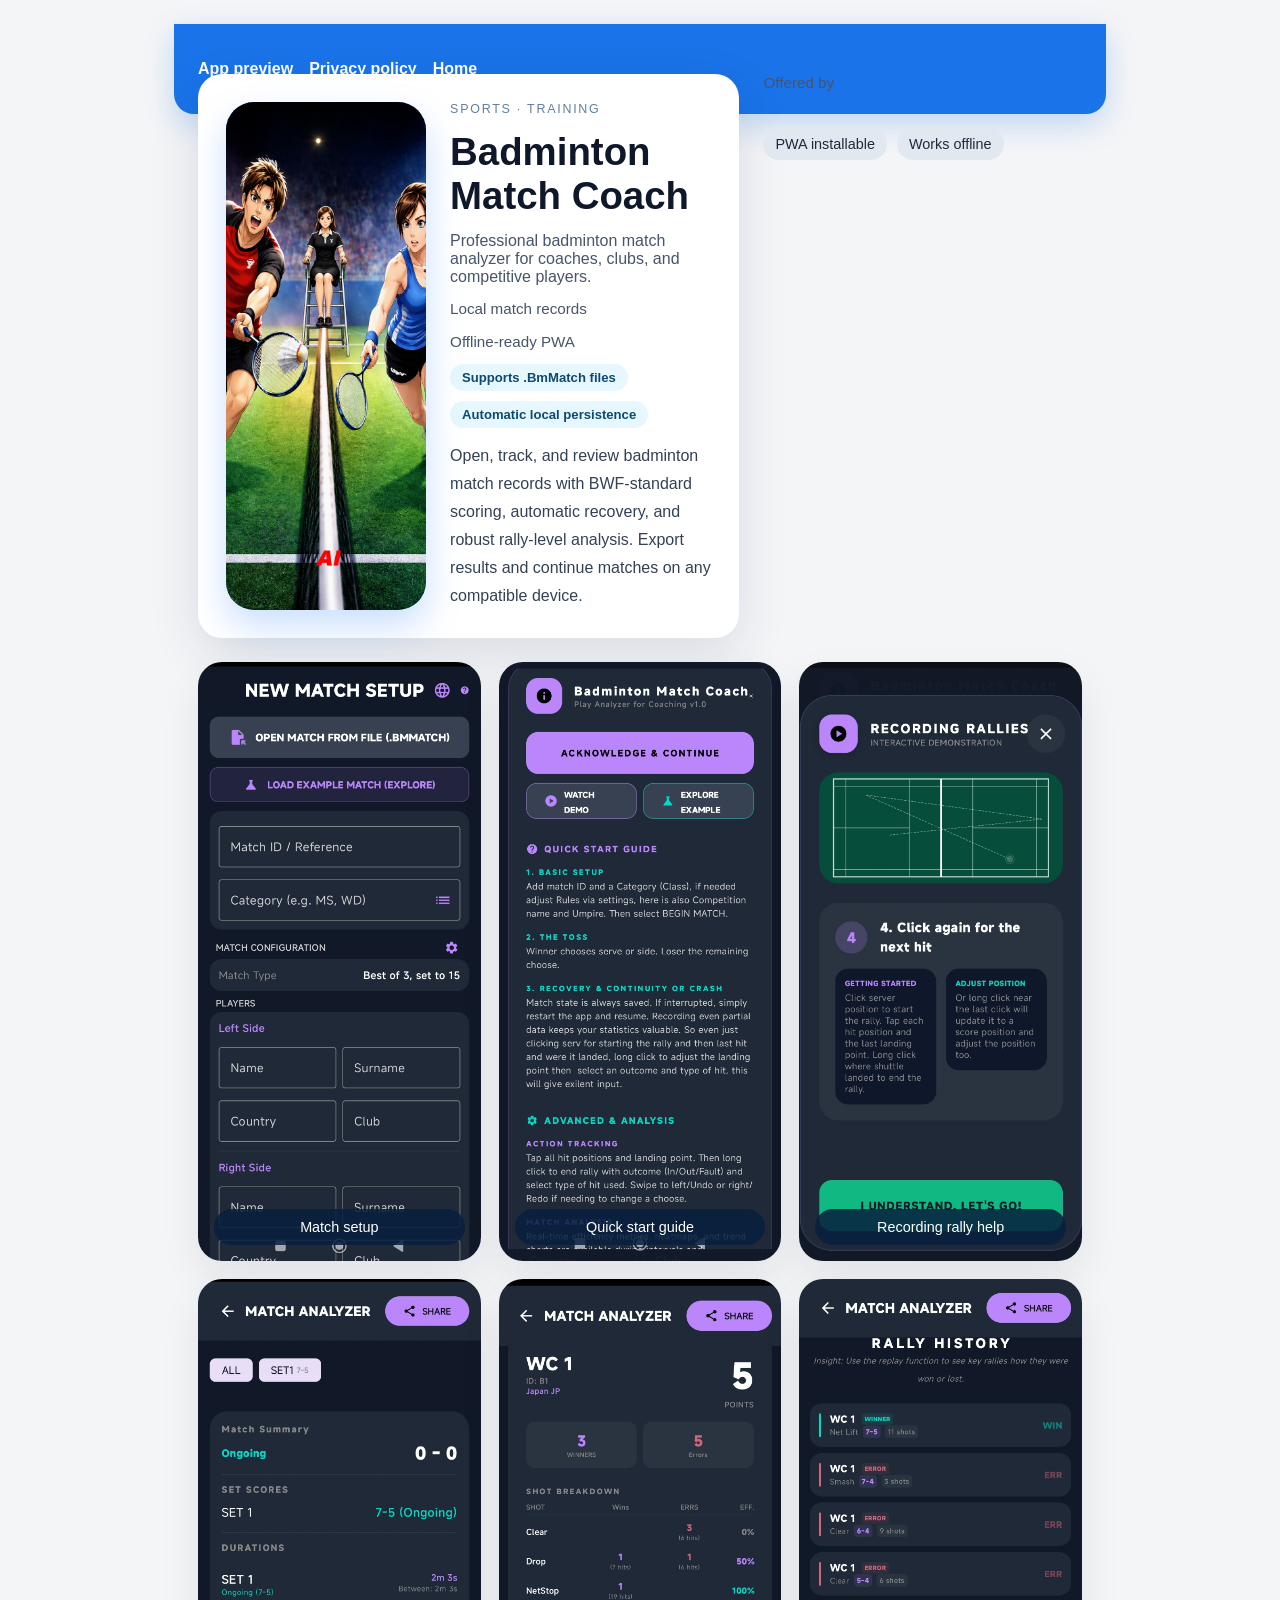
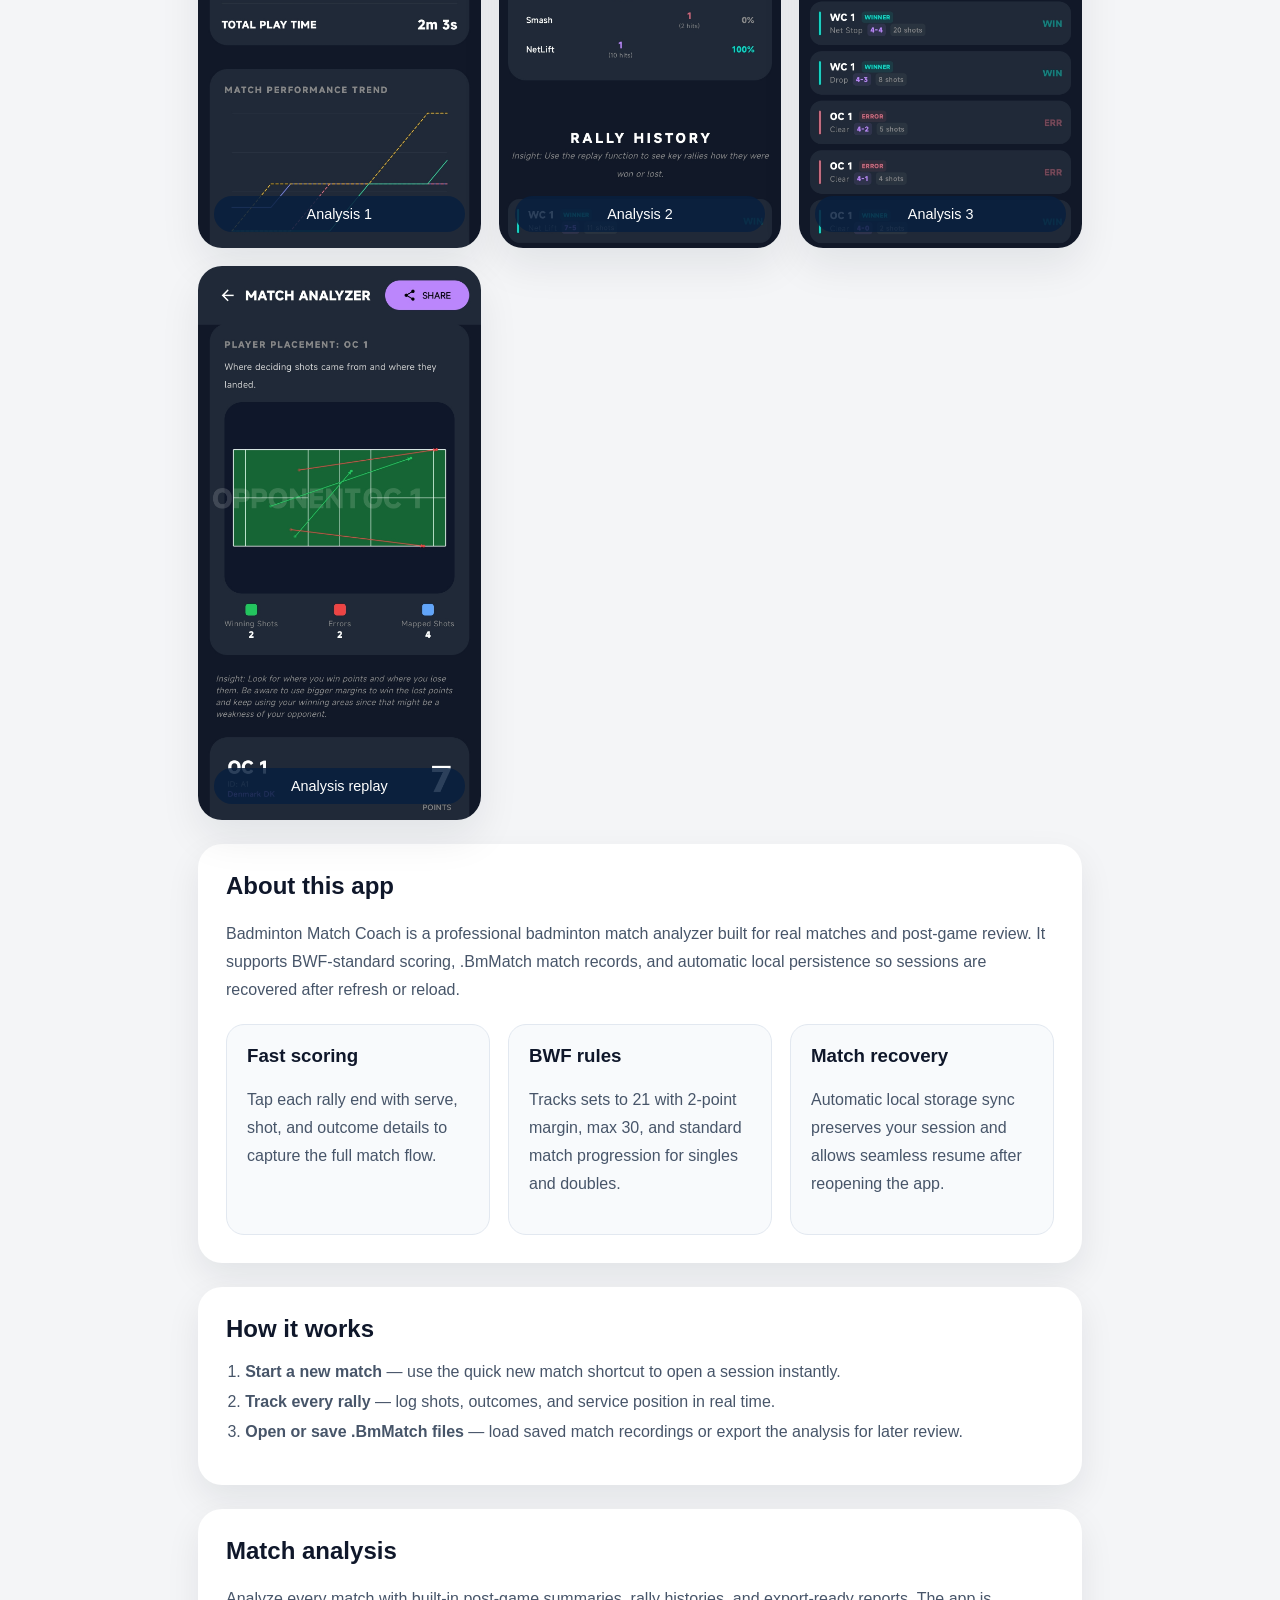
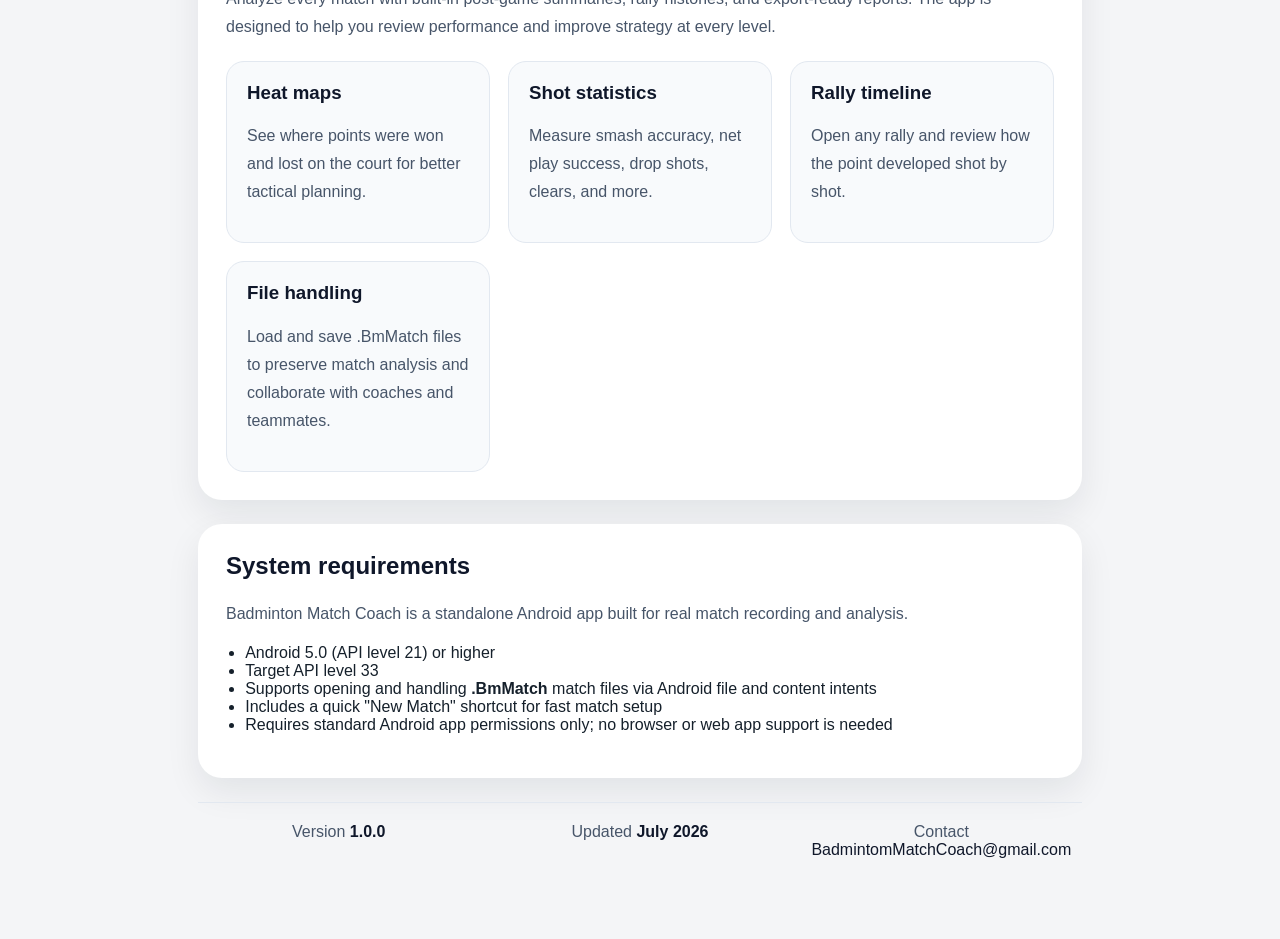
==== play/index.html @ 54bfeb81 "20260715 13.19" ====
<!DOCTYPE html>
<html lang="en">
<head>
  <meta charset="UTF-8">
  <meta name="viewport" content="width=device-width, initial-scale=1.0">
  <title>Badminton Match Coach — App Page</title>
  <link rel="stylesheet" href="../css/styles.css">
</head>
<body class="play-page">
  <div class="page-shell">
    <header class="play-hero">
      <div class="top-nav">
        <a href="index.html">App preview</a>
        <a href="privacy.html">Privacy policy</a>
        <a href="../index.html">Home</a>
      </div>
    </header>

    <main class="app-shell">
      <section class="app-intro">
        <article class="app-card">
          <div class="app-icon">
            <img src="../BadmintonMatchCoach.png" alt="Badminton Match Coach icon">
          </div>
          <div class="app-details">
            <span class="app-category">Sports · Training</span>
            <h1>Badminton Match Coach</h1>
            <p class="app-subtitle">Professional badminton match analyzer for coaches, clubs, and competitive players.</p>
            <div class="app-meta">
              <div class="meta-row">
                <span>Local match records</span>
                <span>Offline-ready PWA</span>
              </div>
            </div>
            <div class="badge-list">
              <span class="badge">Supports .BmMatch files</span>
              <span class="badge">Automatic local persistence</span>
            </div>
            <p class="app-description">Open, track, and review badminton match records with BWF-standard scoring, automatic recovery, and robust rally-level analysis. Export results and continue matches on any compatible device.</p>
          </div>
        </article>

        <aside class="app-actions">
          <div class="developer-info">
            <span>Offered by</span>
            <a href="#">BadmintonMatchCoach</a>
          </div>
          <div class="action-tags">
            <span>PWA installable</span>
            <span>Works offline</span>
          </div>
        </aside>
      </section>

      <section class="screenshot-grid">
        <div class="screenshot-card"><img src="SC_MatchSetup.jpg" alt="Match setup screen"><div class="screenshot-label">Match setup</div></div>
        <div class="screenshot-card"><img src="SC_QuiqStartGuid.jpg" alt="Quick start guide screen"><div class="screenshot-label">Quick start guide</div></div>
        <div class="screenshot-card"><img src="SC_RecordingRallyHelp.jpg" alt="Recording rally help screen"><div class="screenshot-label">Recording rally help</div></div>
        <div class="screenshot-card"><img src="SC_Analysis_1.jpg" alt="Analysis screen 1"><div class="screenshot-label">Analysis 1</div></div>
        <div class="screenshot-card"><img src="SC_Analysis_2.jpg" alt="Analysis screen 2"><div class="screenshot-label">Analysis 2</div></div>
        <div class="screenshot-card"><img src="SC_Analysis_3.jpg" alt="Analysis screen 3"><div class="screenshot-label">Analysis 3</div></div>
        <div class="screenshot-card"><img src="SC_Analysis_Replay.jpg" alt="Analysis replay screen"><div class="screenshot-label">Analysis replay</div></div>
      </section>

      <section class="play-section">
        <h2>About this app</h2>
        <p>Badminton Match Coach is a professional badminton match analyzer built for real matches and post-game review. It supports BWF-standard scoring, .BmMatch match records, and automatic local persistence so sessions are recovered after refresh or reload.</p>
        <div class="feature-list">
          <div>
            <h3>Fast scoring</h3>
            <p>Tap each rally end with serve, shot, and outcome details to capture the full match flow.</p>
          </div>
          <div>
            <h3>BWF rules</h3>
            <p>Tracks sets to 21 with 2-point margin, max 30, and standard match progression for singles and doubles.</p>
          </div>
          <div>
            <h3>Match recovery</h3>
            <p>Automatic local storage sync preserves your session and allows seamless resume after reopening the app.</p>
          </div>
        </div>
      </section>

      <section class="play-section">
        <h2>How it works</h2>
        <ol class="app-list">
          <li><strong>Start a new match</strong> — use the quick new match shortcut to open a session instantly.</li>
          <li><strong>Track every rally</strong> — log shots, outcomes, and service position in real time.</li>
          <li><strong>Open or save .BmMatch files</strong> — load saved match recordings or export the analysis for later review.</li>
        </ol>
      </section>

      <section class="play-section">
        <h2>Match analysis</h2>
        <p>Analyze every match with built-in post-game summaries, rally histories, and export-ready reports. The app is designed to help you review performance and improve strategy at every level.</p>
        <div class="info-grid">
          <div>
            <h3>Heat maps</h3>
            <p>See where points were won and lost on the court for better tactical planning.</p>
          </div>
          <div>
            <h3>Shot statistics</h3>
            <p>Measure smash accuracy, net play success, drop shots, clears, and more.</p>
          </div>
          <div>
            <h3>Rally timeline</h3>
            <p>Open any rally and review how the point developed shot by shot.</p>
          </div>
          <div>
            <h3>File handling</h3>
            <p>Load and save .BmMatch files to preserve match analysis and collaborate with coaches and teammates.</p>
          </div>
        </div>
      </section>

      <section class="play-section">
        <h2>System requirements</h2>
        <p>Badminton Match Coach is a standalone Android app built for real match recording and analysis.</p>
        <ul>
          <li>Android 5.0 (API level 21) or higher</li>
          <li>Target API level 33</li>
          <li>Supports opening and handling <strong>.BmMatch</strong> match files via Android file and content intents</li>
          <li>Includes a quick "New Match" shortcut for fast match setup</li>
          <li>Requires standard Android app permissions only; no browser or web app support is needed</li>
        </ul>
      </section>

      <footer class="play-footer">
        <div>
          <span>Version</span>
          <strong>1.0.0</strong>
        </div>
        <div>
          <span>Updated</span>
          <strong>July 2026</strong>
        </div>
        <div>
          <span>Contact</span>
          <a href="mailto:BadmintomMatchCoach@gmail.com">BadmintomMatchCoach@gmail.com</a>
        </div>
      </footer>
    </main>
  </div>
</body>
</html>
---- css/styles.css ----
:root {
    color-scheme: dark;
    --bg: #07131f;
    --surface: rgba(7, 19, 31, 0.82);
    --surface-strong: rgba(8, 24, 37, 0.96);
    --text: #f3f7fb;
    --muted: #dce5ee;
    --accent: #52d0ff;
    --accent-2: #7cf2b2;
}

* {
    box-sizing: border-box;
}

body {
    font-family: Arial, sans-serif;
    margin: 0;
    min-height: 100vh;
    color: var(--text);
    background: linear-gradient(135deg, rgba(2, 6, 12, 0.60) 0%, rgba(7, 16, 27, 0.50) 45%, rgba(10, 24, 35, 0.45) 100%), url("../BadmintonMatchCoach.png");
    background-position: center;
    background-repeat: no-repeat;
    background-size: cover;
    background-attachment: fixed;
    -webkit-text-size-adjust: 100%;
    text-size-adjust: 100%;
}

.page-shell {
    max-width: 980px;
    margin: 0 auto;
    padding: 24px clamp(14px, 3vw, 24px) 40px;
}

.hero {
    padding: clamp(1.2rem, 3vw, 2rem);
    margin-bottom: 1rem;
    background: var(--surface-strong);
    border: 1px solid rgba(255, 255, 255, 0.14);
    border-radius: 20px;
    box-shadow: 0 12px 40px rgba(0, 0, 0, 0.25);
}

.hero h1 {
    margin: 0 0 0.5rem;
    font-size: clamp(1.7rem, 4vw, 2.3rem);
    color: var(--accent);
}

.hero p {
    margin: 0;
    font-size: clamp(0.95rem, 2.2vw, 1.05rem);
    line-height: 1.6;
    color: var(--muted);
}

.container {
    display: grid;
    gap: 1rem;
}

.card {
    background: var(--surface);
    border: 1px solid rgba(255, 255, 255, 0.14);
    border-radius: 16px;
    padding: clamp(1rem, 2.5vw, 1.4rem);
    box-shadow: 0 10px 30px rgba(0, 0, 0, 0.2);
}

.card h2 {
    margin-top: 0;
    margin-bottom: 0.6rem;
    color: var(--accent-2);
}

.card p,
.card li {
    line-height: 1.7;
    color: var(--muted);
}

.grid {
    display: grid;
    grid-template-columns: repeat(2, minmax(0, 1fr));
    gap: 1rem;
}

.panel {
    background: rgba(255, 255, 255, 0.06);
    border: 1px solid rgba(255, 255, 255, 0.12);
    border-radius: 12px;
    padding: 1rem;
}

.panel h3 {
    margin-top: 0;
    color: var(--accent);
}

ol,
ul {
    padding-left: 1.2rem;
}

footer {
    margin-top: 1rem;
    text-align: center;
    color: var(--muted);
    padding: 0.75rem 0 0;
}

.nav-links {
    margin-top: 0.8rem;
}

.nav-links a {
    display: inline-block;
    color: var(--accent);
    font-weight: bold;
    text-decoration: none;
}

.nav-links a:hover {
    text-decoration: underline;
}

footer a {
    color: var(--accent);
    text-decoration: none;
}

footer a:hover {
    text-decoration: underline;
}

.play-page {
    background: #f4f5f7;
    color: #15202b;
}

.play-hero {
    background: #1a73e8;
    height: 90px;
    display: flex;
    align-items: center;
    padding: 0 24px;
    border-radius: 0 0 20px 20px;
    box-shadow: 0 10px 30px rgba(26, 115, 232, 0.24);
}

.top-nav {
    display: flex;
    gap: 16px;
}

.top-nav a {
    color: white;
    text-decoration: none;
    font-weight: 600;
}

.top-nav a:hover {
    text-decoration: underline;
}

.app-shell {
    max-width: 960px;
    margin: -40px auto 0;
    padding: 0 24px 40px;
}

.app-intro {
    display: grid;
    grid-template-columns: minmax(0, 1.7fr) minmax(280px, 1fr);
    gap: 24px;
    align-items: start;
}

.app-card {
    background: white;
    border-radius: 24px;
    padding: 28px;
    box-shadow: 0 16px 50px rgba(13, 44, 79, 0.12);
    display: flex;
    gap: 24px;
}

.app-icon {
    min-width: 96px;
    min-height: 96px;
    border-radius: 28px;
    background: linear-gradient(135deg, #2b81ff 0%, #51d6ff 100%);
    color: white;
    display: grid;
    place-items: center;
    box-shadow: 0 16px 35px rgba(43, 129, 255, 0.25);
    overflow: hidden;
}

.app-icon img {
    width: 100%;
    height: 100%;
    object-fit: cover;
    display: block;
}

.app-details {
    display: grid;
    gap: 14px;
}

.app-category {
    text-transform: uppercase;
    letter-spacing: 0.14em;
    font-size: 0.78rem;
    color: #637f9d;
}

.app-details h1 {
    margin: 0;
    font-size: clamp(2.1rem, 3vw, 2.6rem);
    color: #0f172a;
}

.app-subtitle {
    margin: 0;
    font-size: 1rem;
    color: #475569;
}

.app-meta {
    display: grid;
    gap: 10px;
}

.rating {
    display: flex;
    align-items: center;
    gap: 0.75rem;
    font-size: 0.95rem;
    color: #0f172a;
}

.stars {
    color: #f59e0b;
}

.meta-muted {
    color: #64748b;
}

.meta-row {
    display: flex;
    flex-wrap: wrap;
    gap: 1rem;
    color: #475569;
    font-size: 0.95rem;
}

.badge-list {
    display: flex;
    flex-wrap: wrap;
    gap: 10px;
}

.badge {
    background: rgba(56, 189, 248, 0.12);
    color: #0c4a6e;
    padding: 6px 12px;
    border-radius: 999px;
    font-size: 0.82rem;
    font-weight: 600;
}

.app-description {
    margin: 0;
    line-height: 1.75;
    color: #334155;
}

.app-actions {
    display: grid;
    gap: 16px;
}

.btn {
    border: none;
    border-radius: 999px;
    padding: 14px 18px;
    font-size: 1rem;
    cursor: pointer;
}

.btn-primary {
    background: #1a73e8;
    color: white;
    box-shadow: 0 12px 28px rgba(26, 115, 232, 0.2);
}

.btn-secondary {
    background: white;
    color: #1a73e8;
    border: 1px solid #cbd5e1;
}

.developer-info {
    display: grid;
    gap: 4px;
    color: #475569;
    font-size: 0.95rem;
}

.developer-info a {
    color: #1a73e8;
    text-decoration: none;
}

.developer-info a:hover {
    text-decoration: underline;
}

.action-tags {
    display: flex;
    flex-wrap: wrap;
    gap: 10px;
    color: #334155;
    font-size: 0.9rem;
}

.action-tags span {
    background: #e2e8f0;
    color: #1e293b;
    border-radius: 999px;
    padding: 8px 12px;
}

.screenshot-grid {
    display: grid;
    grid-template-columns: repeat(3, minmax(0, 1fr));
    gap: 18px;
    margin-top: 24px;
}

.screenshot-card {
    background: #f8fafc;
    border-radius: 24px;
    position: relative;
    overflow: hidden;
    box-shadow: 0 18px 40px rgba(15, 23, 42, 0.08);
}

.screenshot-card img {
    width: 100%;
    height: 100%;
    min-height: 260px;
    display: block;
    object-fit: cover;
}

.screenshot-label {
    position: absolute;
    left: 16px;
    right: 16px;
    bottom: 16px;
    background: rgba(8, 31, 63, 0.85);
    color: white;
    padding: 10px 14px;
    border-radius: 999px;
    font-size: 0.9rem;
    text-align: center;
}

.play-section {
    background: white;
    border-radius: 24px;
    padding: 28px;
    margin-top: 24px;
    box-shadow: 0 14px 34px rgba(15, 23, 42, 0.08);
}

.play-section h2 {
    margin-top: 0;
    color: #0f172a;
}

.play-section p {
    color: #475569;
    line-height: 1.75;
}

.feature-list,
.info-grid {
    display: grid;
    grid-template-columns: repeat(3, minmax(0, 1fr));
    gap: 18px;
    margin-top: 20px;
}

.feature-list div,
.info-grid div {
    background: #f8fafc;
    border-radius: 18px;
    border: 1px solid #e2e8f0;
    padding: 20px;
}

.feature-list h3,
.info-grid h3 {
    margin-top: 0;
    color: #0f172a;
}

.app-list {
    padding-left: 1.2rem;
    color: #475569;
}

.app-list li {
    margin-bottom: 0.75rem;
}

.play-footer {
    display: grid;
    grid-template-columns: repeat(3, minmax(0, 1fr));
    gap: 20px;
    margin-top: 24px;
    padding-top: 20px;
    border-top: 1px solid #e2e8f0;
    color: #475569;
}

.play-footer strong,
.play-footer a {
    color: #0f172a;
}

.play-footer a {
    text-decoration: none;
}

.play-footer a:hover {
    text-decoration: underline;
}

@media (max-width: 960px) {
    .app-intro,
    .screenshot-grid,
    .feature-list,
    .info-grid,
    .play-footer {
        grid-template-columns: 1fr;
    }

    .app-shell {
        margin-top: -20px;
    }
}

@media (max-width: 690px) {
    .app-card {
        flex-direction: column;
        padding: 22px;
    }

    .app-icon {
        min-width: 76px;
        min-height: 76px;
        border-radius: 20px;
    }
}

@media (max-width: 520px) {
    .play-hero {
        padding: 0 16px;
    }

    .page-shell {
        padding: 0;
    }

    .app-shell {
        padding: 0 16px 32px;
    }

    .btn {
        width: 100%;
    }
}

@media (max-width: 480px) {
    .hero h1 {
        font-size: 1.5rem;
    }

    .hero p {
        font-size: 0.95rem;
    }

    .card h2 {
        font-size: 1.1rem;
    }

    .nav-links a {
        font-size: 0.95rem;
    }
}

@media (max-width: 480px) {
    .hero h1 {
        font-size: 1.5rem;
    }

    .hero p {
        font-size: 0.95rem;
    }

    .card h2 {
        font-size: 1.1rem;
    }

    .nav-links a {
        font-size: 0.95rem;
    }
}
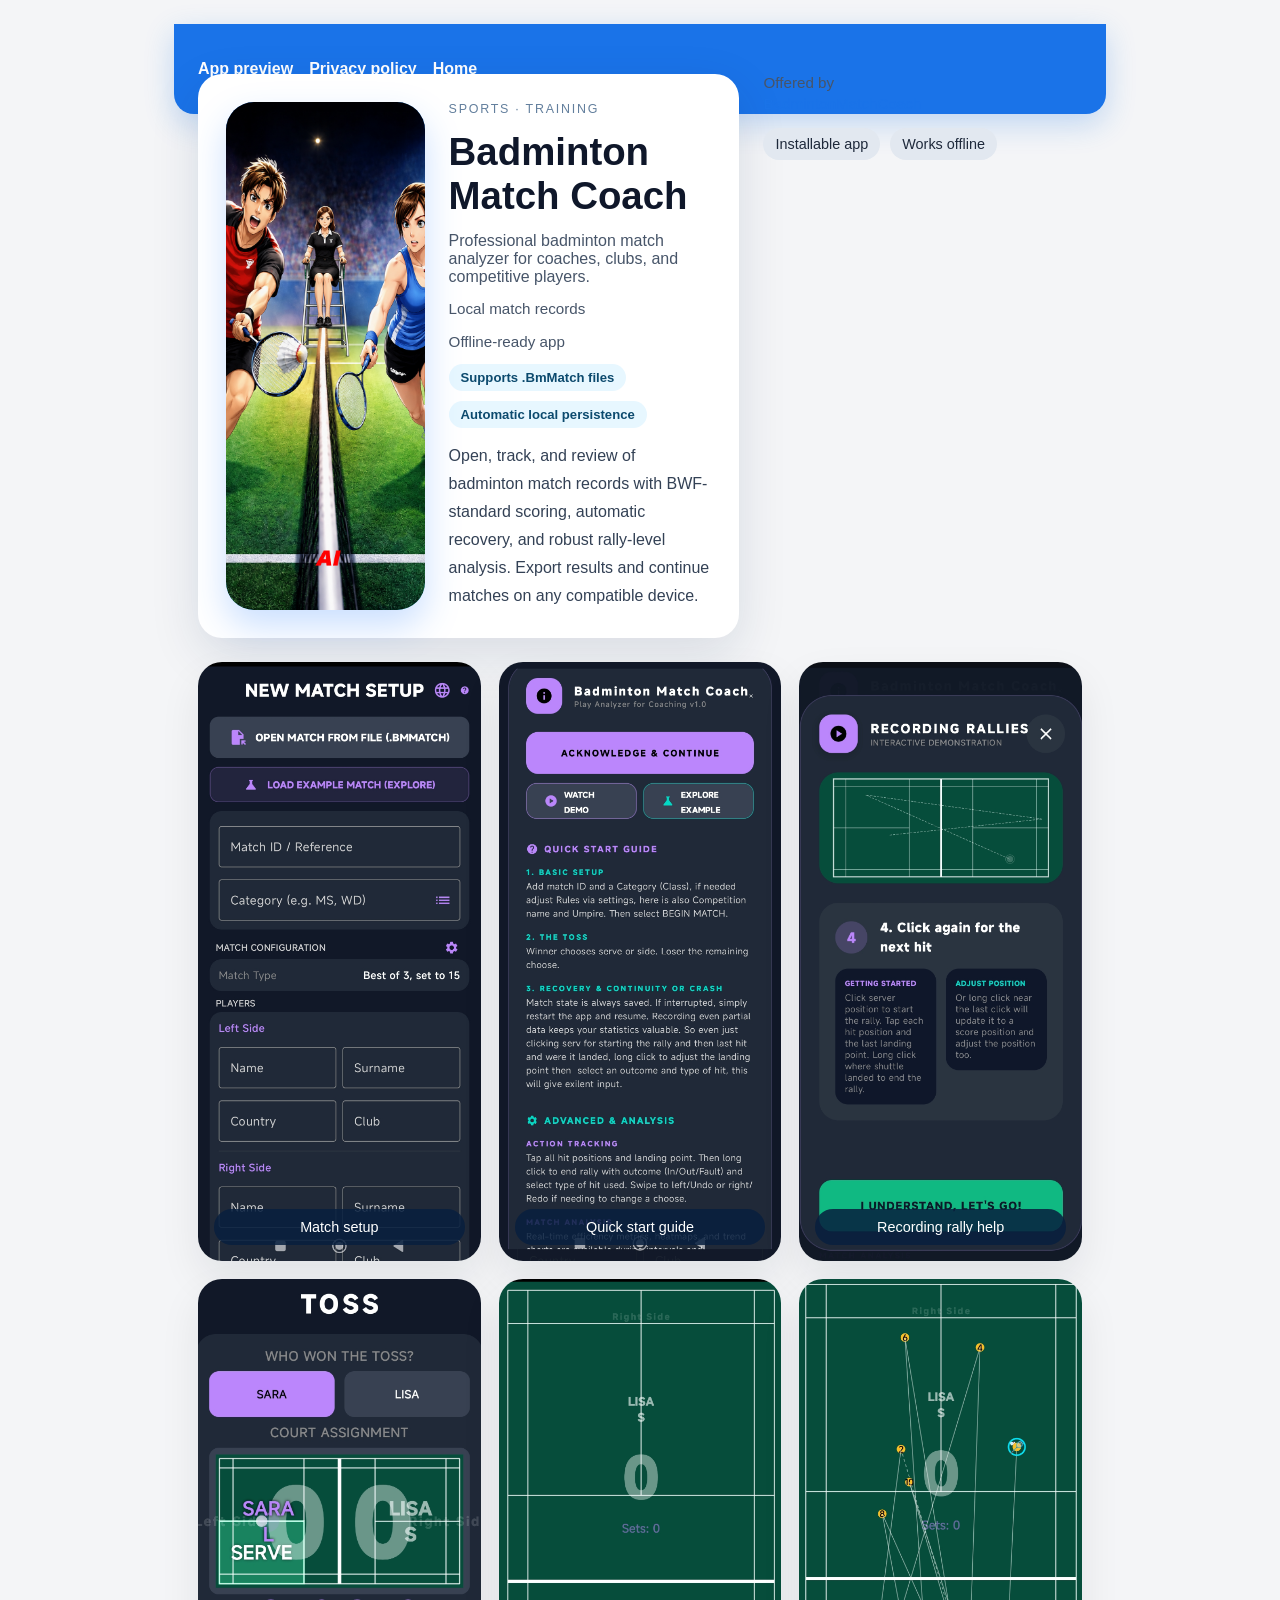
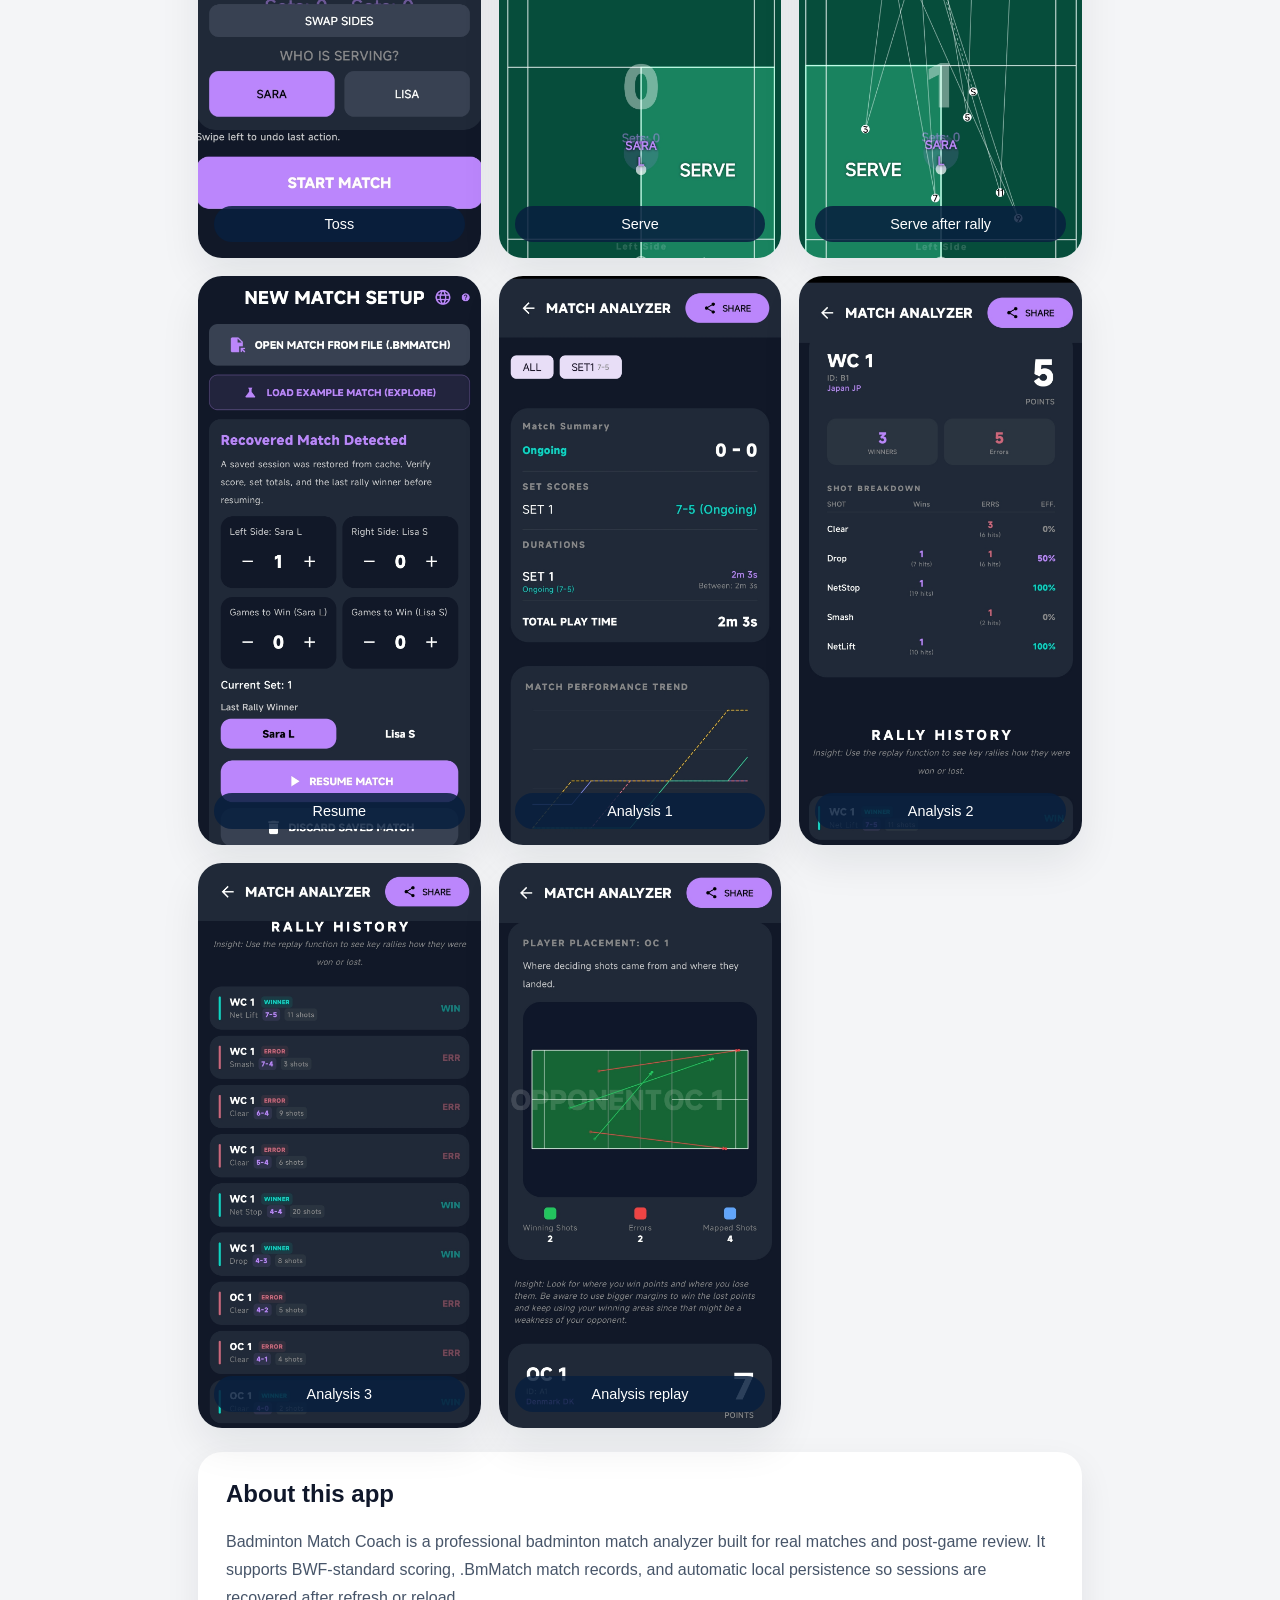
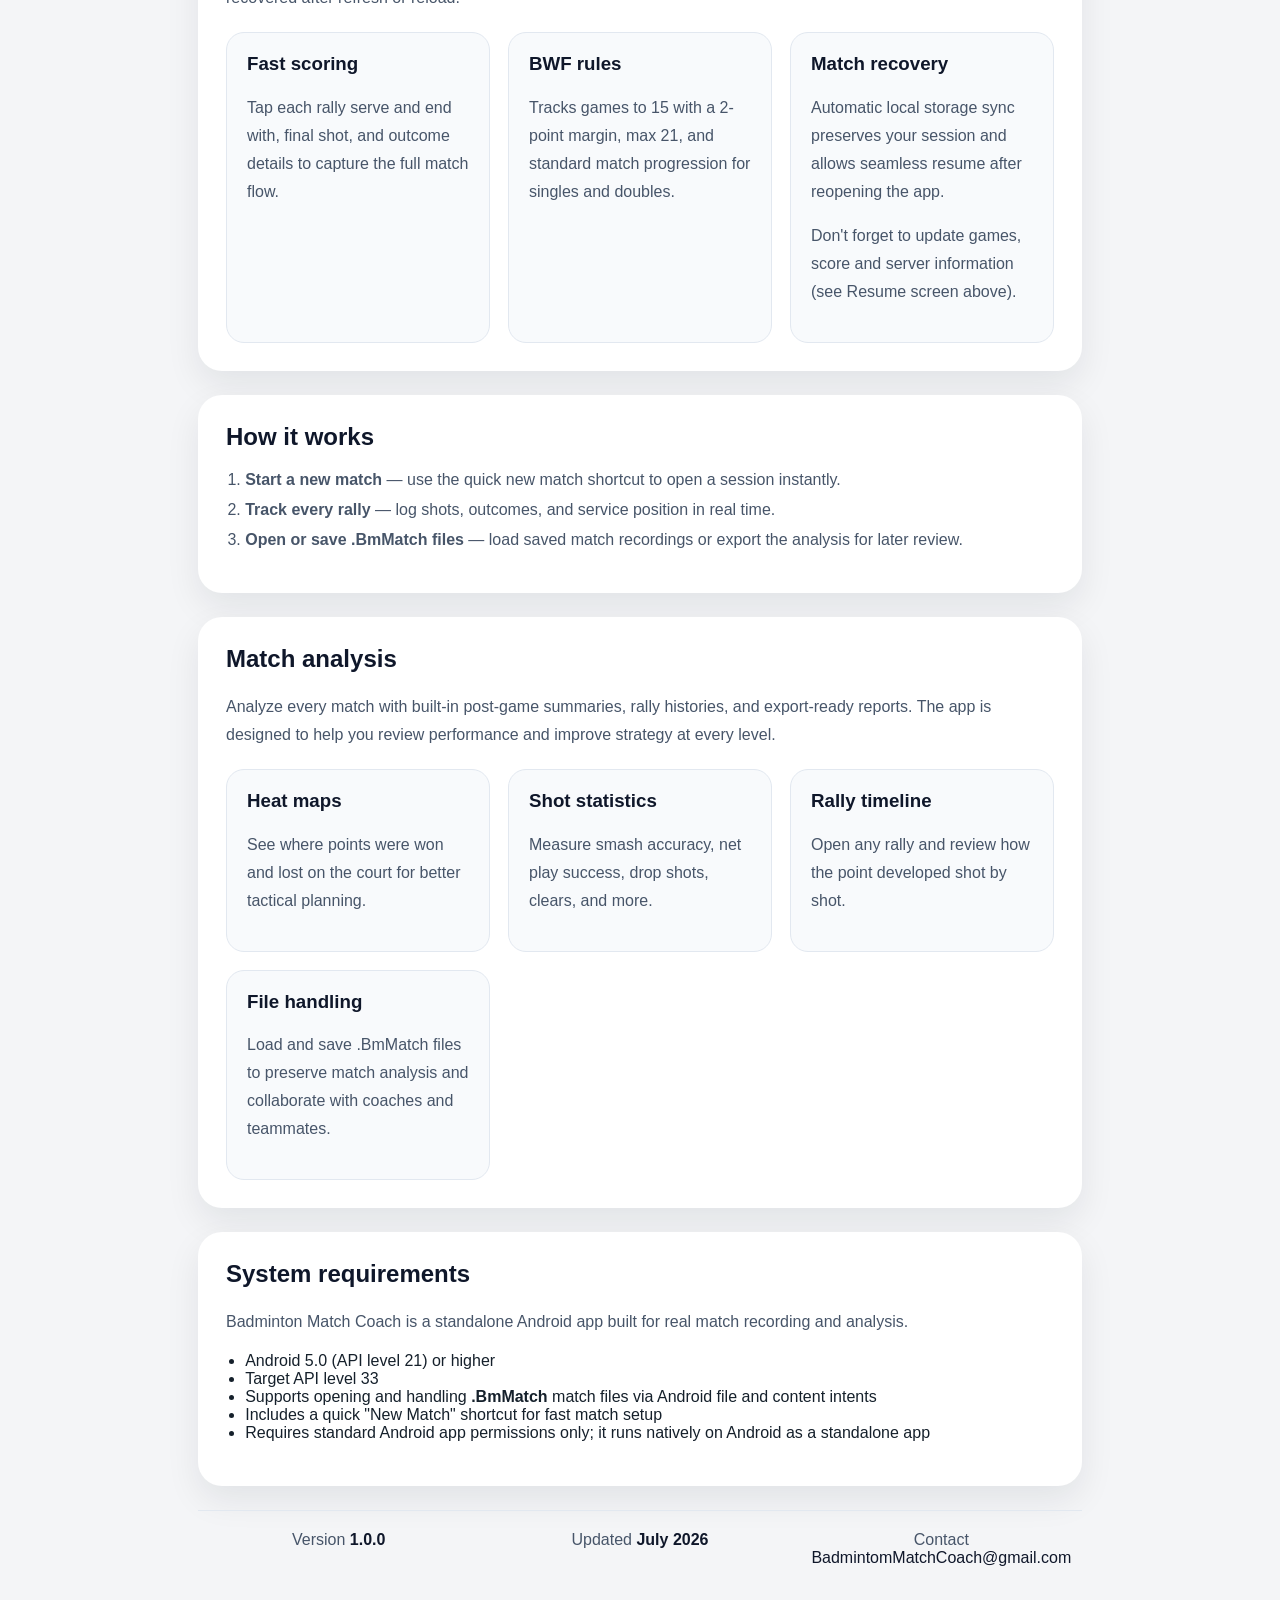
==== commit 62ad73c0: "20260715 1922" ====
--- a/play/index.html
+++ b/play/index.html
@@ -29,14 +29,14 @@
             <div class="app-meta">
               <div class="meta-row">
                 <span>Local match records</span>
-                <span>Offline-ready PWA</span>
+                <span>Offline-ready app</span>
               </div>
             </div>
             <div class="badge-list">
               <span class="badge">Supports .BmMatch files</span>
               <span class="badge">Automatic local persistence</span>
             </div>
-            <p class="app-description">Open, track, and review badminton match records with BWF-standard scoring, automatic recovery, and robust rally-level analysis. Export results and continue matches on any compatible device.</p>
+            <p class="app-description">Open, track, and review of badminton match records with BWF-standard scoring, automatic recovery, and robust rally-level analysis. Export results and continue matches on any compatible device.</p>
           </div>
         </article>
 
@@ -46,7 +46,7 @@
             <a href="#">BadmintonMatchCoach</a>
           </div>
           <div class="action-tags">
-            <span>PWA installable</span>
+            <span>Installable app</span>
             <span>Works offline</span>
           </div>
         </aside>
@@ -56,6 +56,10 @@
         <div class="screenshot-card"><img src="SC_MatchSetup.jpg" alt="Match setup screen"><div class="screenshot-label">Match setup</div></div>
         <div class="screenshot-card"><img src="SC_QuiqStartGuid.jpg" alt="Quick start guide screen"><div class="screenshot-label">Quick start guide</div></div>
         <div class="screenshot-card"><img src="SC_RecordingRallyHelp.jpg" alt="Recording rally help screen"><div class="screenshot-label">Recording rally help</div></div>
+        <div class="screenshot-card"><img src="SC_Toss.jpg" alt="Toss screen"><div class="screenshot-label">Toss</div></div>
+        <div class="screenshot-card"><img src="SC_Serve.jpg" alt="Serve screen"><div class="screenshot-label">Serve</div></div>
+        <div class="screenshot-card"><img src="SC_ServAfterRally.jpg" alt="Serve after rally screen"><div class="screenshot-label">Serve after rally</div></div>
+        <div class="screenshot-card"><img src="SC_Resume.jpg" alt="Resume screen"><div class="screenshot-label">Resume</div></div>
         <div class="screenshot-card"><img src="SC_Analysis_1.jpg" alt="Analysis screen 1"><div class="screenshot-label">Analysis 1</div></div>
         <div class="screenshot-card"><img src="SC_Analysis_2.jpg" alt="Analysis screen 2"><div class="screenshot-label">Analysis 2</div></div>
         <div class="screenshot-card"><img src="SC_Analysis_3.jpg" alt="Analysis screen 3"><div class="screenshot-label">Analysis 3</div></div>
@@ -68,15 +72,16 @@
         <div class="feature-list">
           <div>
             <h3>Fast scoring</h3>
-            <p>Tap each rally end with serve, shot, and outcome details to capture the full match flow.</p>
+            <p>Tap each rally serve and end with, final shot, and outcome details to capture the full match flow.</p>
           </div>
           <div>
             <h3>BWF rules</h3>
-            <p>Tracks sets to 21 with 2-point margin, max 30, and standard match progression for singles and doubles.</p>
+            <p>Tracks games to 15 with a 2-point margin, max 21, and standard match progression for singles and doubles.</p>
           </div>
           <div>
             <h3>Match recovery</h3>
             <p>Automatic local storage sync preserves your session and allows seamless resume after reopening the app.</p>
+            <p>Don't forget to update games, score and server information (see Resume screen above).</p>
           </div>
         </div>
       </section>
@@ -121,7 +126,7 @@
           <li>Target API level 33</li>
           <li>Supports opening and handling <strong>.BmMatch</strong> match files via Android file and content intents</li>
           <li>Includes a quick "New Match" shortcut for fast match setup</li>
-          <li>Requires standard Android app permissions only; no browser or web app support is needed</li>
+          <li>Requires standard Android app permissions only; it runs natively on Android as a standalone app</li>
         </ul>
       </section>
 
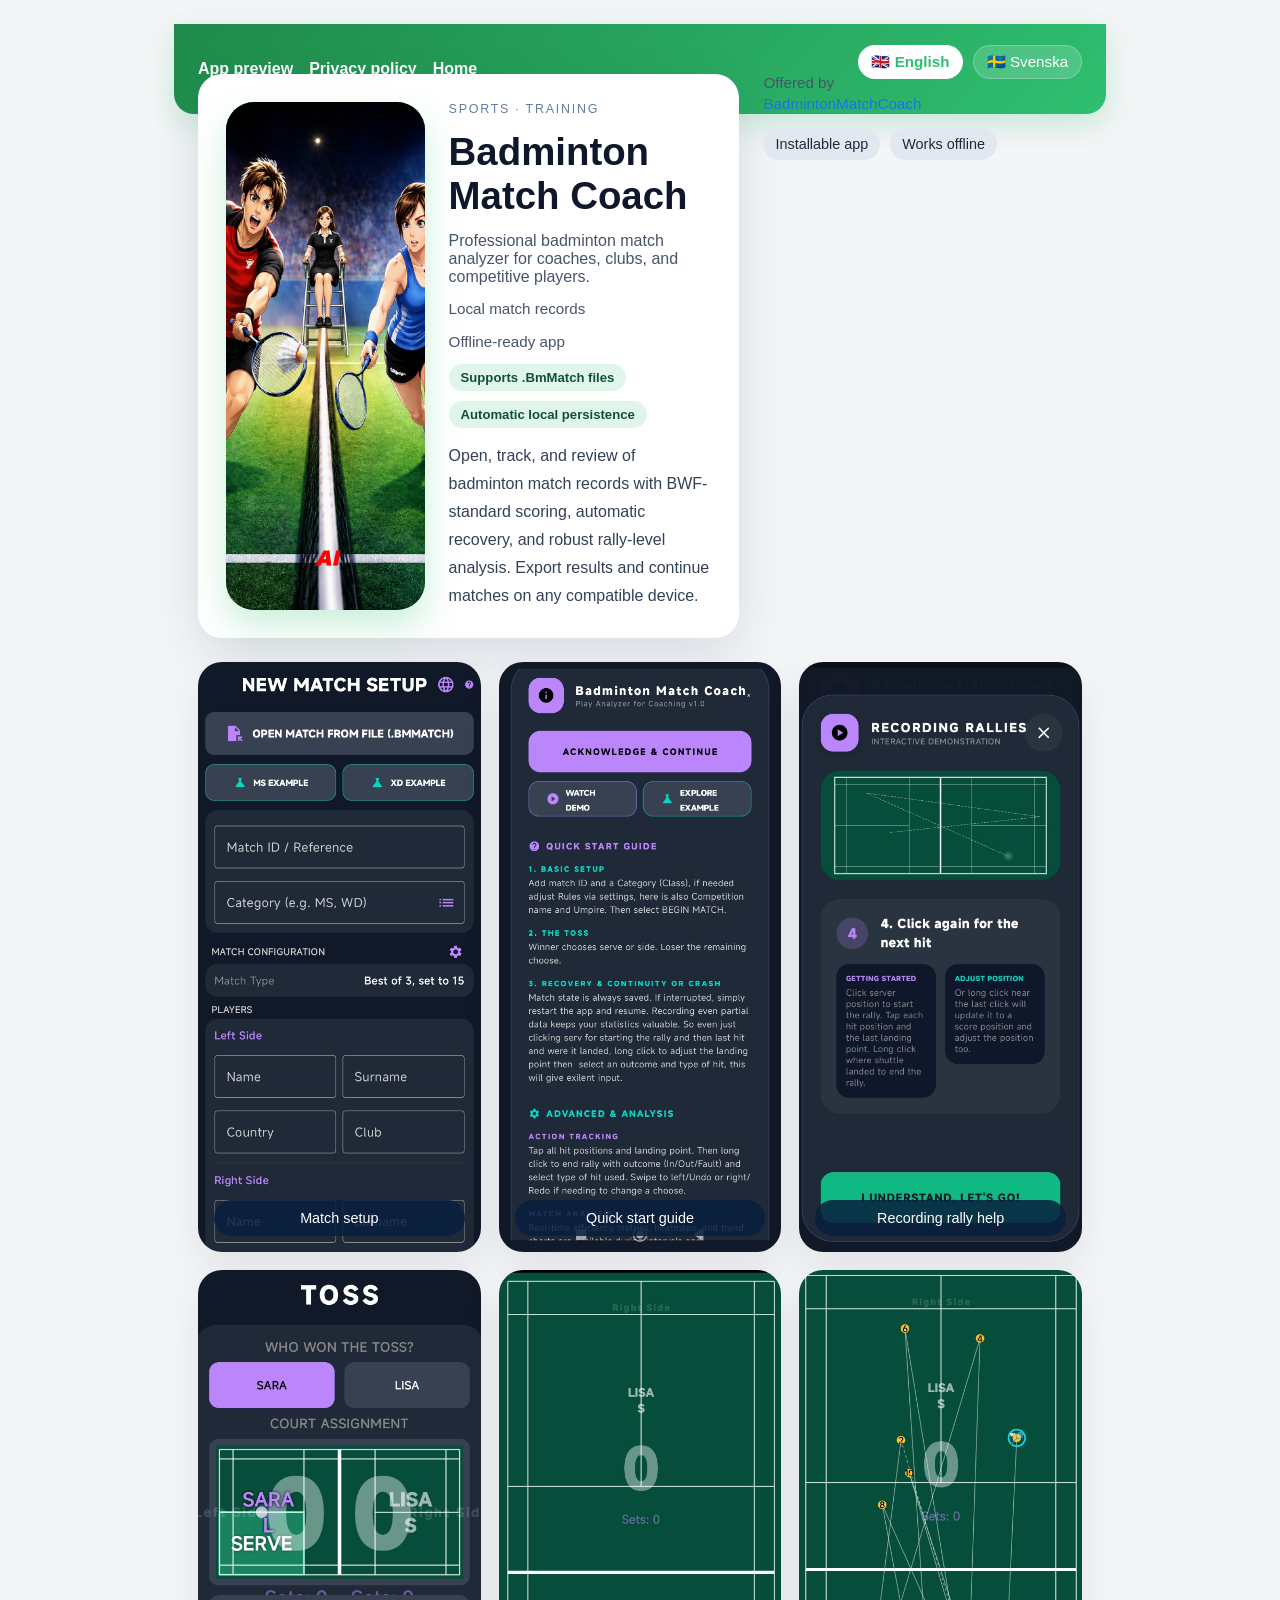
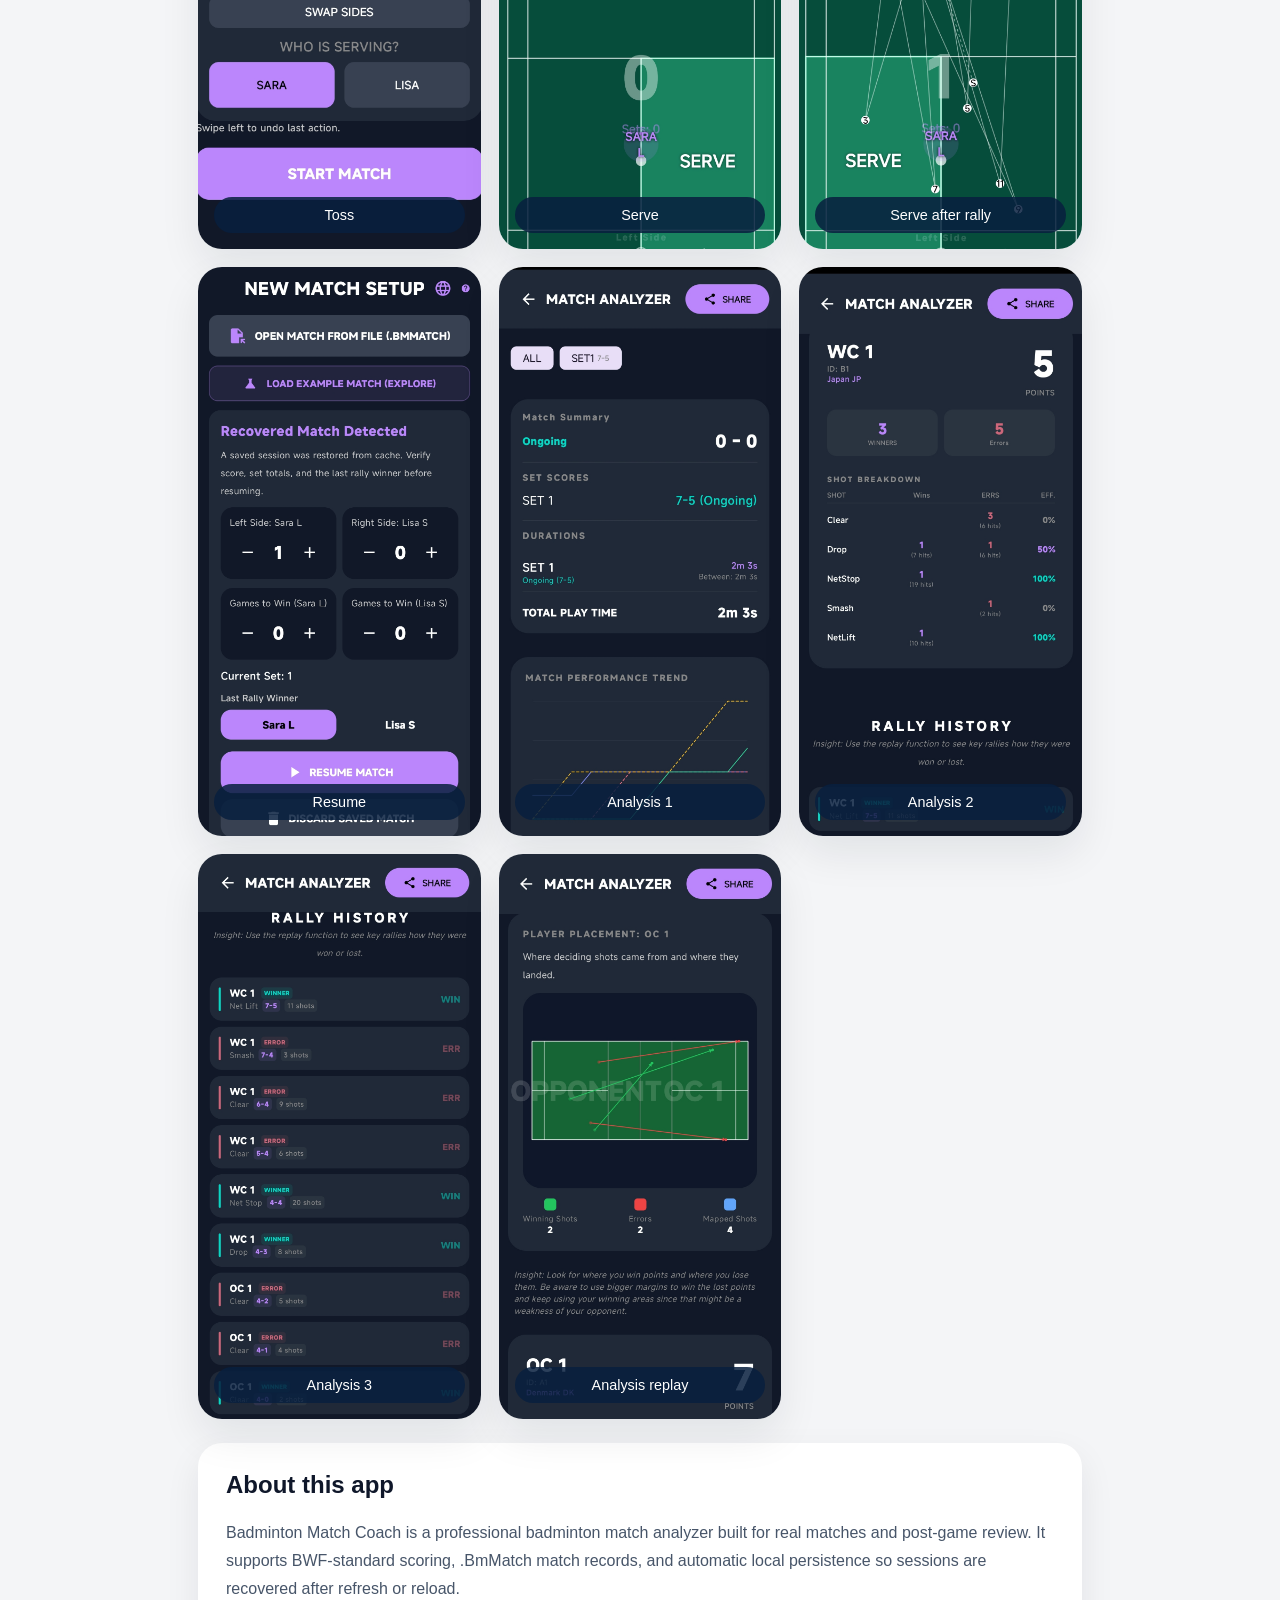
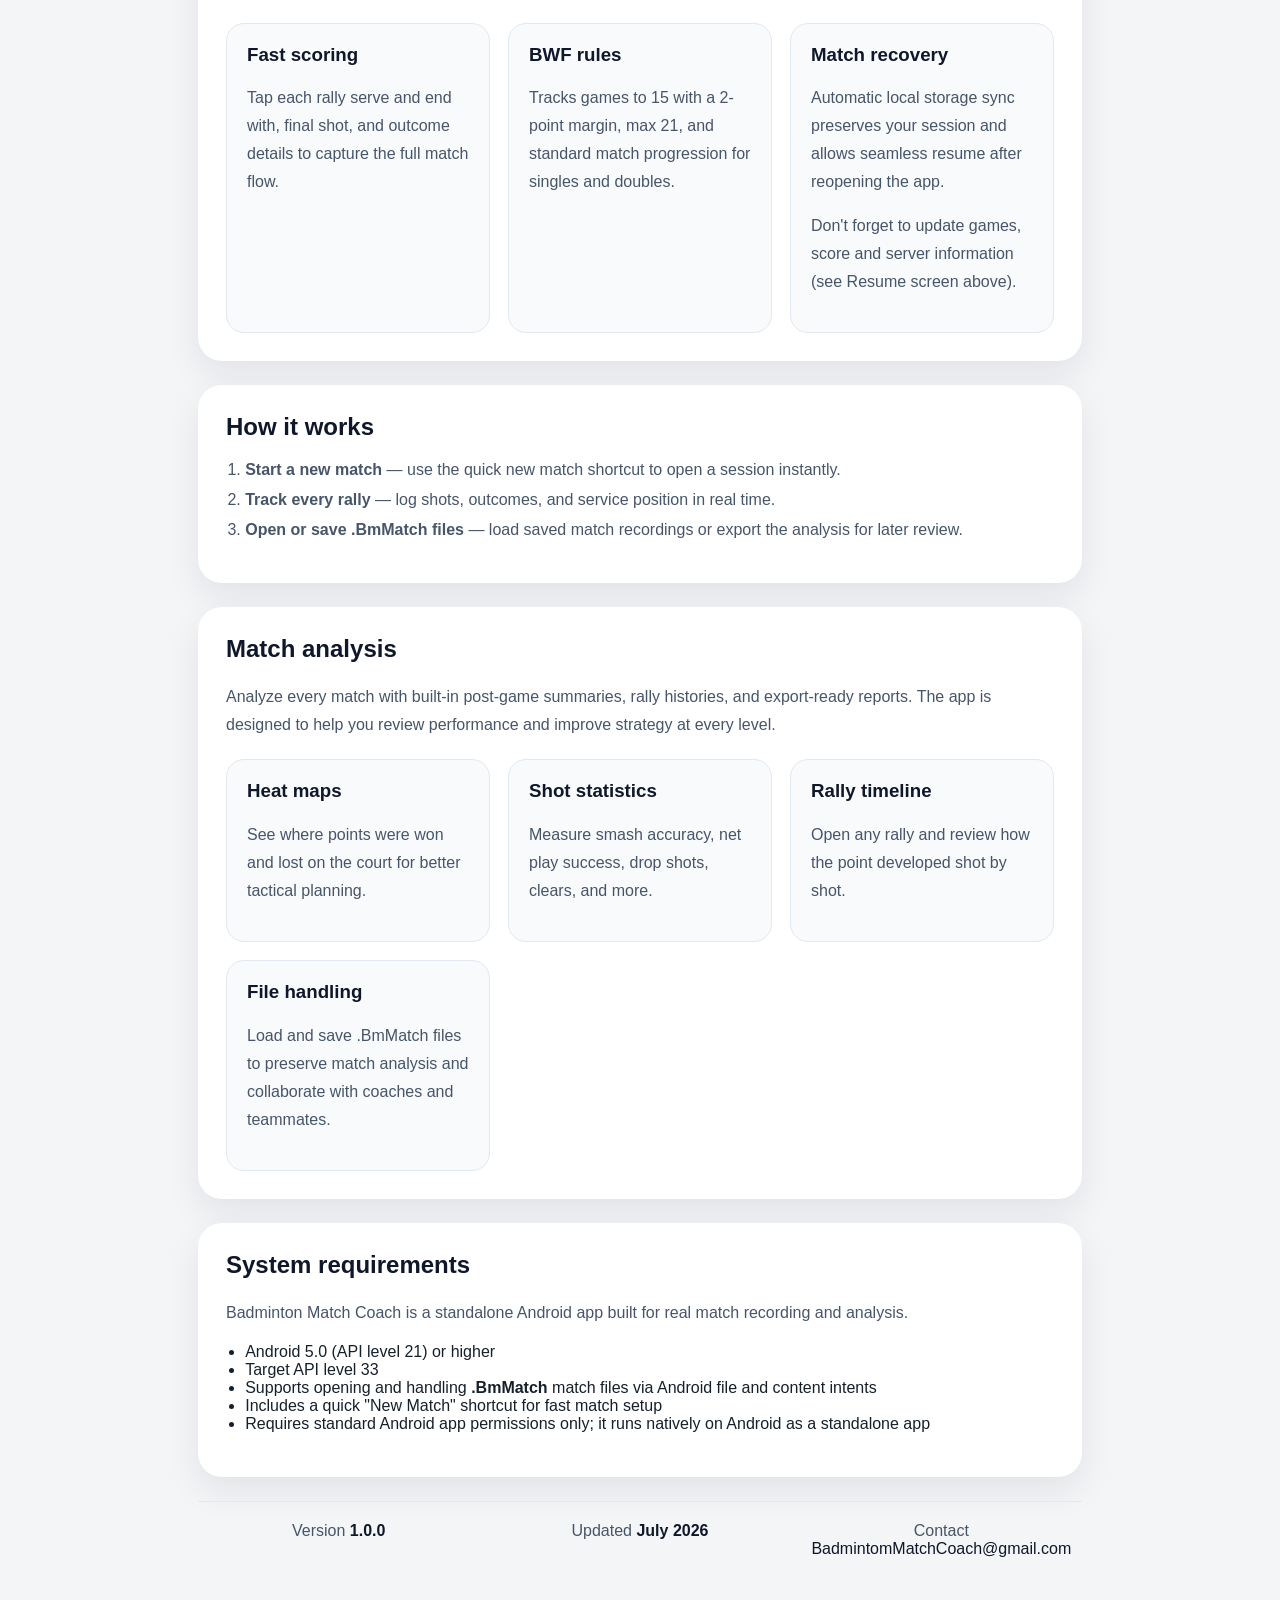
==== commit e1ef0b09: "20260721" ====
--- a/play/index.html
+++ b/play/index.html
@@ -10,9 +10,13 @@
   <div class="page-shell">
     <header class="play-hero">
       <div class="top-nav">
-        <a href="index.html">App preview</a>
-        <a href="privacy.html">Privacy policy</a>
-        <a href="../index.html">Home</a>
+        <a href="index.html" data-i18n="appPreviewLink">App preview</a>
+        <a href="privacy.html" data-i18n="privacyLink">Privacy policy</a>
+        <a href="../index.html" data-i18n="homeLink">Home</a>
+      </div>
+      <div class="lang-switcher" role="group" aria-label="Language switcher">
+        <button class="lang-btn active" type="button" data-lang="en" aria-label="Switch to English">🇬🇧 English</button>
+        <button class="lang-btn" type="button" data-lang="sv" aria-label="Växla till svenska">🇸🇪 Svenska</button>
       </div>
     </header>
 
@@ -23,124 +27,124 @@
             <img src="../BadmintonMatchCoach.png" alt="Badminton Match Coach icon">
           </div>
           <div class="app-details">
-            <span class="app-category">Sports · Training</span>
+            <span class="app-category" data-i18n="appCategory">Sports · Training</span>
             <h1>Badminton Match Coach</h1>
-            <p class="app-subtitle">Professional badminton match analyzer for coaches, clubs, and competitive players.</p>
+            <p class="app-subtitle" data-i18n="appSubtitle">Professional badminton match analyzer for coaches, clubs, and competitive players.</p>
             <div class="app-meta">
               <div class="meta-row">
-                <span>Local match records</span>
-                <span>Offline-ready app</span>
+                <span data-i18n="metaLocalRecords">Local match records</span>
+                <span data-i18n="metaOffline">Offline-ready app</span>
               </div>
             </div>
             <div class="badge-list">
-              <span class="badge">Supports .BmMatch files</span>
-              <span class="badge">Automatic local persistence</span>
+              <span class="badge" data-i18n="badgeSupports">Supports .BmMatch files</span>
+              <span class="badge" data-i18n="badgePersistence">Automatic local persistence</span>
             </div>
-            <p class="app-description">Open, track, and review of badminton match records with BWF-standard scoring, automatic recovery, and robust rally-level analysis. Export results and continue matches on any compatible device.</p>
+            <p class="app-description" data-i18n="appDescription">Open, track, and review of badminton match records with BWF-standard scoring, automatic recovery, and robust rally-level analysis. Export results and continue matches on any compatible device.</p>
           </div>
         </article>
 
         <aside class="app-actions">
           <div class="developer-info">
-            <span>Offered by</span>
+            <span data-i18n="offeredBy">Offered by</span>
             <a href="#">BadmintonMatchCoach</a>
           </div>
           <div class="action-tags">
-            <span>Installable app</span>
-            <span>Works offline</span>
+            <span data-i18n="tagInstallable">Installable app</span>
+            <span data-i18n="tagOffline">Works offline</span>
           </div>
         </aside>
       </section>
 
       <section class="screenshot-grid">
-        <div class="screenshot-card"><img src="SC_MatchSetup.jpg" alt="Match setup screen"><div class="screenshot-label">Match setup</div></div>
-        <div class="screenshot-card"><img src="SC_QuiqStartGuid.jpg" alt="Quick start guide screen"><div class="screenshot-label">Quick start guide</div></div>
-        <div class="screenshot-card"><img src="SC_RecordingRallyHelp.jpg" alt="Recording rally help screen"><div class="screenshot-label">Recording rally help</div></div>
-        <div class="screenshot-card"><img src="SC_Toss.jpg" alt="Toss screen"><div class="screenshot-label">Toss</div></div>
-        <div class="screenshot-card"><img src="SC_Serve.jpg" alt="Serve screen"><div class="screenshot-label">Serve</div></div>
-        <div class="screenshot-card"><img src="SC_ServAfterRally.jpg" alt="Serve after rally screen"><div class="screenshot-label">Serve after rally</div></div>
-        <div class="screenshot-card"><img src="SC_Resume.jpg" alt="Resume screen"><div class="screenshot-label">Resume</div></div>
-        <div class="screenshot-card"><img src="SC_Analysis_1.jpg" alt="Analysis screen 1"><div class="screenshot-label">Analysis 1</div></div>
-        <div class="screenshot-card"><img src="SC_Analysis_2.jpg" alt="Analysis screen 2"><div class="screenshot-label">Analysis 2</div></div>
-        <div class="screenshot-card"><img src="SC_Analysis_3.jpg" alt="Analysis screen 3"><div class="screenshot-label">Analysis 3</div></div>
-        <div class="screenshot-card"><img src="SC_Analysis_Replay.jpg" alt="Analysis replay screen"><div class="screenshot-label">Analysis replay</div></div>
+        <div class="screenshot-card"><img src="SC_MatchSetup.jpg" alt="Match setup screen"><div class="screenshot-label" data-i18n="screenshotMatchSetup">Match setup</div></div>
+        <div class="screenshot-card"><img src="SC_QuiqStartGuid.jpg" alt="Quick start guide screen"><div class="screenshot-label" data-i18n="screenshotQuickStart">Quick start guide</div></div>
+        <div class="screenshot-card"><img src="SC_RecordingRallyHelp.jpg" alt="Recording rally help screen"><div class="screenshot-label" data-i18n="screenshotRecordingHelp">Recording rally help</div></div>
+        <div class="screenshot-card"><img src="SC_Toss.jpg" alt="Toss screen"><div class="screenshot-label" data-i18n="screenshotToss">Toss</div></div>
+        <div class="screenshot-card"><img src="SC_Serve.jpg" alt="Serve screen"><div class="screenshot-label" data-i18n="screenshotServe">Serve</div></div>
+        <div class="screenshot-card"><img src="SC_ServAfterRally.jpg" alt="Serve after rally screen"><div class="screenshot-label" data-i18n="screenshotServeAfter">Serve after rally</div></div>
+        <div class="screenshot-card"><img src="SC_Resume.jpg" alt="Resume screen"><div class="screenshot-label" data-i18n="screenshotResume">Resume</div></div>
+        <div class="screenshot-card"><img src="SC_Analysis_1.jpg" alt="Analysis screen 1"><div class="screenshot-label" data-i18n="screenshotAnalysis1">Analysis 1</div></div>
+        <div class="screenshot-card"><img src="SC_Analysis_2.jpg" alt="Analysis screen 2"><div class="screenshot-label" data-i18n="screenshotAnalysis2">Analysis 2</div></div>
+        <div class="screenshot-card"><img src="SC_Analysis_3.jpg" alt="Analysis screen 3"><div class="screenshot-label" data-i18n="screenshotAnalysis3">Analysis 3</div></div>
+        <div class="screenshot-card"><img src="SC_Analysis_Replay.jpg" alt="Analysis replay screen"><div class="screenshot-label" data-i18n="screenshotReplay">Analysis replay</div></div>
       </section>
 
       <section class="play-section">
-        <h2>About this app</h2>
-        <p>Badminton Match Coach is a professional badminton match analyzer built for real matches and post-game review. It supports BWF-standard scoring, .BmMatch match records, and automatic local persistence so sessions are recovered after refresh or reload.</p>
+        <h2 data-i18n="aboutAppTitle">About this app</h2>
+        <p data-i18n="aboutAppText">Badminton Match Coach is a professional badminton match analyzer built for real matches and post-game review. It supports BWF-standard scoring, .BmMatch match records, and automatic local persistence so sessions are recovered after refresh or reload.</p>
         <div class="feature-list">
           <div>
-            <h3>Fast scoring</h3>
-            <p>Tap each rally serve and end with, final shot, and outcome details to capture the full match flow.</p>
+            <h3 data-i18n="featureFastScoring">Fast scoring</h3>
+            <p data-i18n="featureFastScoringText">Tap each rally serve and end with, final shot, and outcome details to capture the full match flow.</p>
           </div>
           <div>
-            <h3>BWF rules</h3>
-            <p>Tracks games to 15 with a 2-point margin, max 21, and standard match progression for singles and doubles.</p>
+            <h3 data-i18n="featureBwfRules">BWF rules</h3>
+            <p data-i18n="featureBwfRulesText">Tracks games to 15 with a 2-point margin, max 21, and standard match progression for singles and doubles.</p>
           </div>
           <div>
-            <h3>Match recovery</h3>
-            <p>Automatic local storage sync preserves your session and allows seamless resume after reopening the app.</p>
-            <p>Don't forget to update games, score and server information (see Resume screen above).</p>
+            <h3 data-i18n="featureMatchRecovery">Match recovery</h3>
+            <p data-i18n="featureMatchRecoveryText">Automatic local storage sync preserves your session and allows seamless resume after reopening the app.</p>
+            <p data-i18n="featureMatchRecoveryNote">Don't forget to update games, score and server information (see Resume screen above).</p>
           </div>
         </div>
       </section>
 
       <section class="play-section">
-        <h2>How it works</h2>
+        <h2 data-i18n="howItWorksTitle">How it works</h2>
         <ol class="app-list">
-          <li><strong>Start a new match</strong> — use the quick new match shortcut to open a session instantly.</li>
-          <li><strong>Track every rally</strong> — log shots, outcomes, and service position in real time.</li>
-          <li><strong>Open or save .BmMatch files</strong> — load saved match recordings or export the analysis for later review.</li>
+          <li><strong data-i18n="stepStartMatch">Start a new match</strong> <span data-i18n="stepStartMatchText">— use the quick new match shortcut to open a session instantly.</span></li>
+          <li><strong data-i18n="stepTrackRallies">Track every rally</strong> <span data-i18n="stepTrackRalliesText">— log shots, outcomes, and service position in real time.</span></li>
+          <li><strong data-i18n="stepSaveFiles">Open or save .BmMatch files</strong> <span data-i18n="stepSaveFilesText">— load saved match recordings or export the analysis for later review.</span></li>
         </ol>
       </section>
 
       <section class="play-section">
-        <h2>Match analysis</h2>
-        <p>Analyze every match with built-in post-game summaries, rally histories, and export-ready reports. The app is designed to help you review performance and improve strategy at every level.</p>
+        <h2 data-i18n="analysisTitlePlay">Match analysis</h2>
+        <p data-i18n="analysisTextPlay">Analyze every match with built-in post-game summaries, rally histories, and export-ready reports. The app is designed to help you review performance and improve strategy at every level.</p>
         <div class="info-grid">
           <div>
-            <h3>Heat maps</h3>
-            <p>See where points were won and lost on the court for better tactical planning.</p>
+            <h3 data-i18n="heatMapsTitle">Heat maps</h3>
+            <p data-i18n="heatMapsText">See where points were won and lost on the court for better tactical planning.</p>
           </div>
           <div>
-            <h3>Shot statistics</h3>
-            <p>Measure smash accuracy, net play success, drop shots, clears, and more.</p>
+            <h3 data-i18n="shotStatsTitle">Shot statistics</h3>
+            <p data-i18n="shotStatsText">Measure smash accuracy, net play success, drop shots, clears, and more.</p>
           </div>
           <div>
-            <h3>Rally timeline</h3>
-            <p>Open any rally and review how the point developed shot by shot.</p>
+            <h3 data-i18n="rallyTimelineTitle">Rally timeline</h3>
+            <p data-i18n="rallyTimelineText">Open any rally and review how the point developed shot by shot.</p>
           </div>
           <div>
-            <h3>File handling</h3>
-            <p>Load and save .BmMatch files to preserve match analysis and collaborate with coaches and teammates.</p>
+            <h3 data-i18n="fileHandlingTitle">File handling</h3>
+            <p data-i18n="fileHandlingText">Load and save .BmMatch files to preserve match analysis and collaborate with coaches and teammates.</p>
           </div>
         </div>
       </section>
 
       <section class="play-section">
-        <h2>System requirements</h2>
-        <p>Badminton Match Coach is a standalone Android app built for real match recording and analysis.</p>
+        <h2 data-i18n="systemRequirementsTitle">System requirements</h2>
+        <p data-i18n="systemRequirementsText">Badminton Match Coach is a standalone Android app built for real match recording and analysis.</p>
         <ul>
-          <li>Android 5.0 (API level 21) or higher</li>
-          <li>Target API level 33</li>
-          <li>Supports opening and handling <strong>.BmMatch</strong> match files via Android file and content intents</li>
-          <li>Includes a quick "New Match" shortcut for fast match setup</li>
-          <li>Requires standard Android app permissions only; it runs natively on Android as a standalone app</li>
+          <li data-i18n="requirementAndroid">Android 5.0 (API level 21) or higher</li>
+          <li data-i18n="requirementApi">Target API level 33</li>
+          <li data-i18n="requirementBmMatch">Supports opening and handling <strong>.BmMatch</strong> match files via Android file and content intents</li>
+          <li data-i18n="requirementShortcut">Includes a quick "New Match" shortcut for fast match setup</li>
+          <li data-i18n="requirementPermissions">Requires standard Android app permissions only; it runs natively on Android as a standalone app</li>
         </ul>
       </section>
 
       <footer class="play-footer">
         <div>
-          <span>Version</span>
+          <span data-i18n="versionLabel">Version</span>
           <strong>1.0.0</strong>
         </div>
         <div>
-          <span>Updated</span>
+          <span data-i18n="updatedLabel">Updated</span>
           <strong>July 2026</strong>
         </div>
         <div>
-          <span>Contact</span>
+          <span data-i18n="contactLabel">Contact</span>
           <a href="mailto:BadmintomMatchCoach@gmail.com">BadmintomMatchCoach@gmail.com</a>
         </div>
       </footer>
--- a/css/styles.css
+++ b/css/styles.css
@@ -5,8 +5,9 @@
     --surface-strong: rgba(8, 24, 37, 0.96);
     --text: #f3f7fb;
     --muted: #dce5ee;
-    --accent: #52d0ff;
-    --accent-2: #7cf2b2;
+    --accent: #2fbf71;
+    --accent-2: #5dd39e;
+    --link: #1a73e8;
 }
 
 * {
@@ -42,6 +43,30 @@
     box-shadow: 0 12px 40px rgba(0, 0, 0, 0.25);
 }
 
+.lang-switcher {
+    display: flex;
+    justify-content: flex-end;
+    gap: 0.6rem;
+    margin-bottom: 0.9rem;
+    flex-wrap: wrap;
+}
+
+.lang-btn {
+    border: 1px solid rgba(255, 255, 255, 0.16);
+    background: rgba(255, 255, 255, 0.08);
+    color: var(--text);
+    padding: 0.45rem 0.8rem;
+    border-radius: 999px;
+    cursor: pointer;
+    font-size: 0.95rem;
+}
+
+.lang-btn.active {
+    background: var(--accent);
+    color: #03121d;
+    font-weight: 700;
+}
+
 .hero h1 {
     margin: 0 0 0.5rem;
     font-size: clamp(1.7rem, 4vw, 2.3rem);
@@ -116,7 +141,7 @@
 
 .nav-links a {
     display: inline-block;
-    color: var(--accent);
+    color: var(--link);
     font-weight: bold;
     text-decoration: none;
 }
@@ -126,7 +151,7 @@
 }
 
 footer a {
-    color: var(--accent);
+    color: var(--link);
     text-decoration: none;
 }
 
@@ -140,18 +165,21 @@
 }
 
 .play-hero {
-    background: #1a73e8;
-    height: 90px;
+    background: linear-gradient(135deg, #1f8a4a 0%, #2fbf71 100%);
+    min-height: 90px;
     display: flex;
     align-items: center;
+    justify-content: space-between;
+    gap: 16px;
     padding: 0 24px;
     border-radius: 0 0 20px 20px;
-    box-shadow: 0 10px 30px rgba(26, 115, 232, 0.24);
+    box-shadow: 0 10px 30px rgba(47, 191, 113, 0.24);
 }
 
 .top-nav {
     display: flex;
     gap: 16px;
+    flex-wrap: wrap;
 }
 
 .top-nav a {
@@ -162,6 +190,17 @@
 
 .top-nav a:hover {
     text-decoration: underline;
+}
+
+.play-hero .lang-btn {
+    border-color: rgba(255, 255, 255, 0.24);
+    background: rgba(255, 255, 255, 0.16);
+    color: white;
+}
+
+.play-hero .lang-btn.active {
+    background: white;
+    color: #2fbf71;
 }
 
 .app-shell {
@@ -190,11 +229,11 @@
     min-width: 96px;
     min-height: 96px;
     border-radius: 28px;
-    background: linear-gradient(135deg, #2b81ff 0%, #51d6ff 100%);
+    background: linear-gradient(135deg, #2b8a3e 0%, #2fbf71 100%);
     color: white;
     display: grid;
     place-items: center;
-    box-shadow: 0 16px 35px rgba(43, 129, 255, 0.25);
+    box-shadow: 0 16px 35px rgba(47, 191, 113, 0.25);
     overflow: hidden;
 }
 
@@ -265,8 +304,8 @@
 }
 
 .badge {
-    background: rgba(56, 189, 248, 0.12);
-    color: #0c4a6e;
+    background: rgba(47, 191, 113, 0.14);
+    color: #0f5132;
     padding: 6px 12px;
     border-radius: 999px;
     font-size: 0.82rem;
@@ -293,15 +332,15 @@
 }
 
 .btn-primary {
-    background: #1a73e8;
+    background: var(--accent);
     color: white;
-    box-shadow: 0 12px 28px rgba(26, 115, 232, 0.2);
+    box-shadow: 0 12px 28px rgba(47, 191, 113, 0.2);
 }
 
 .btn-secondary {
     background: white;
-    color: #1a73e8;
-    border: 1px solid #cbd5e1;
+    color: var(--accent);
+    border: 1px solid rgba(47, 191, 113, 0.3);
 }
 
 .developer-info {
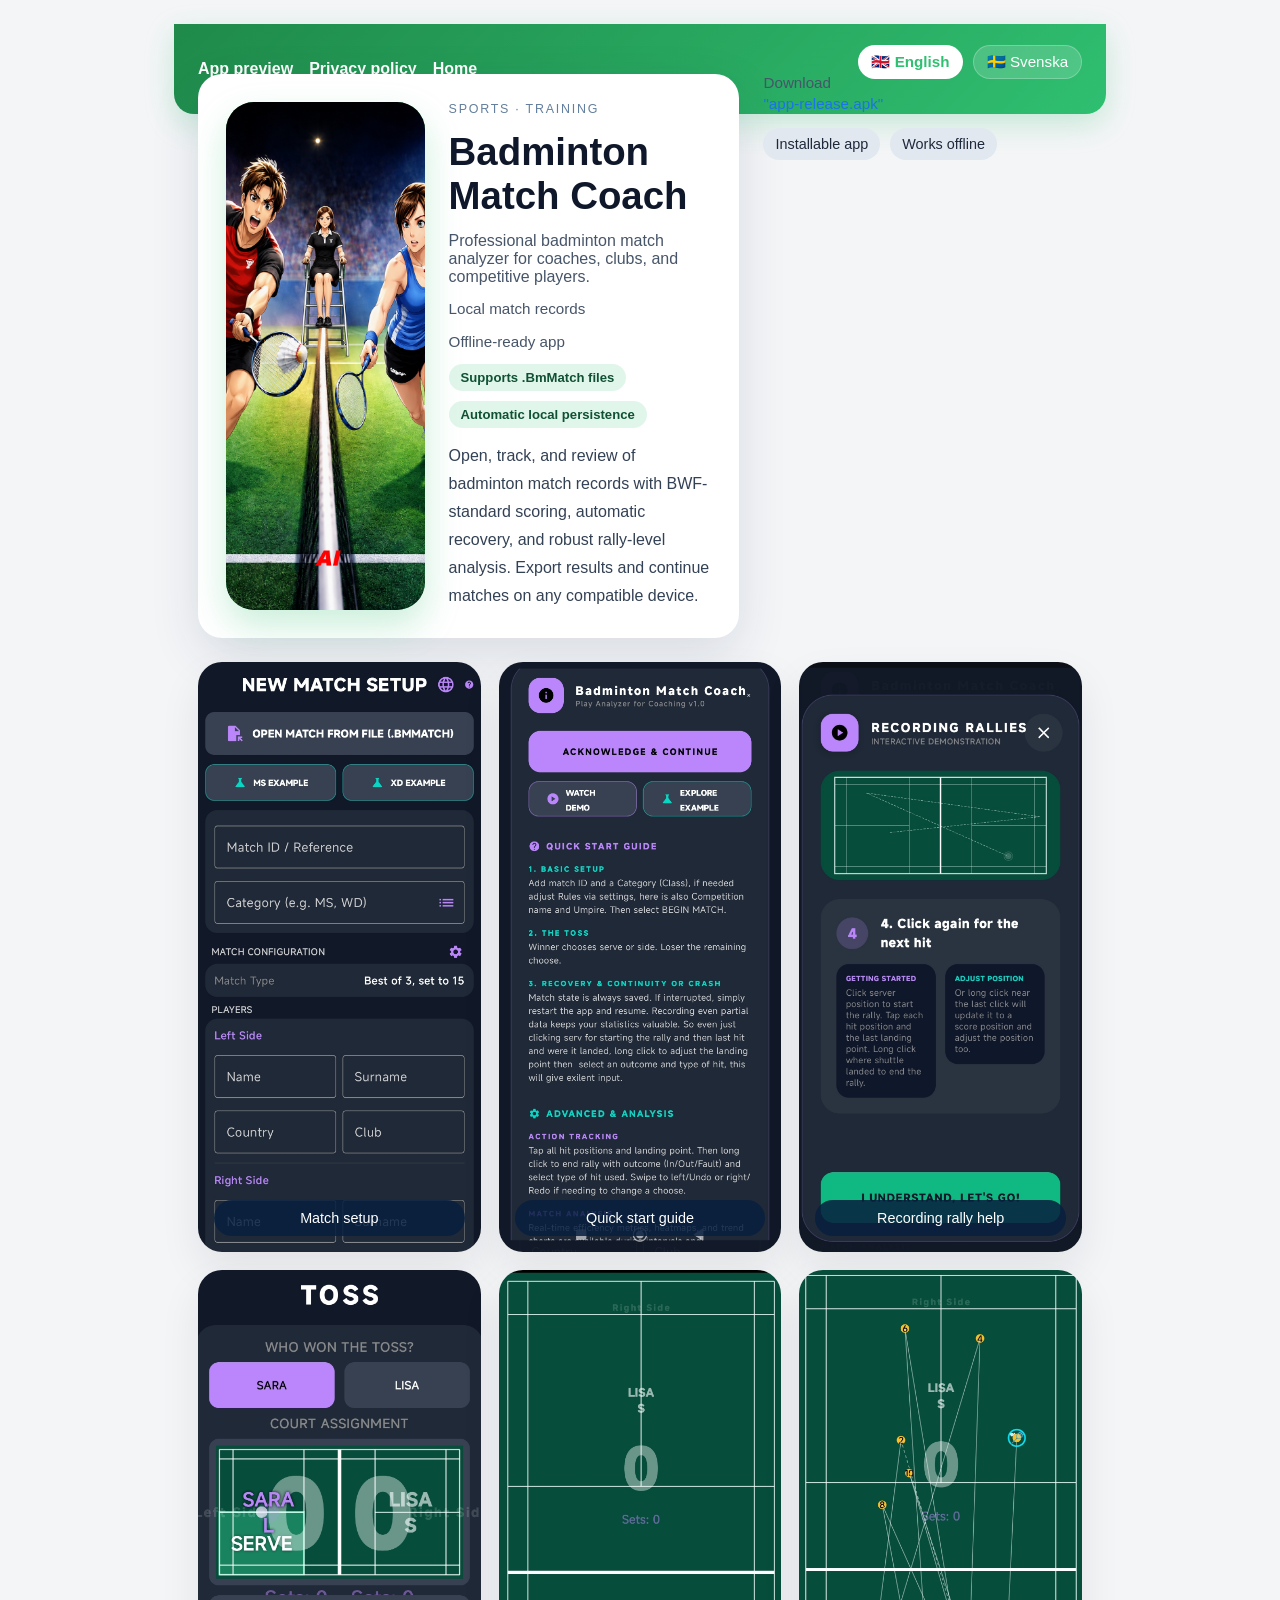
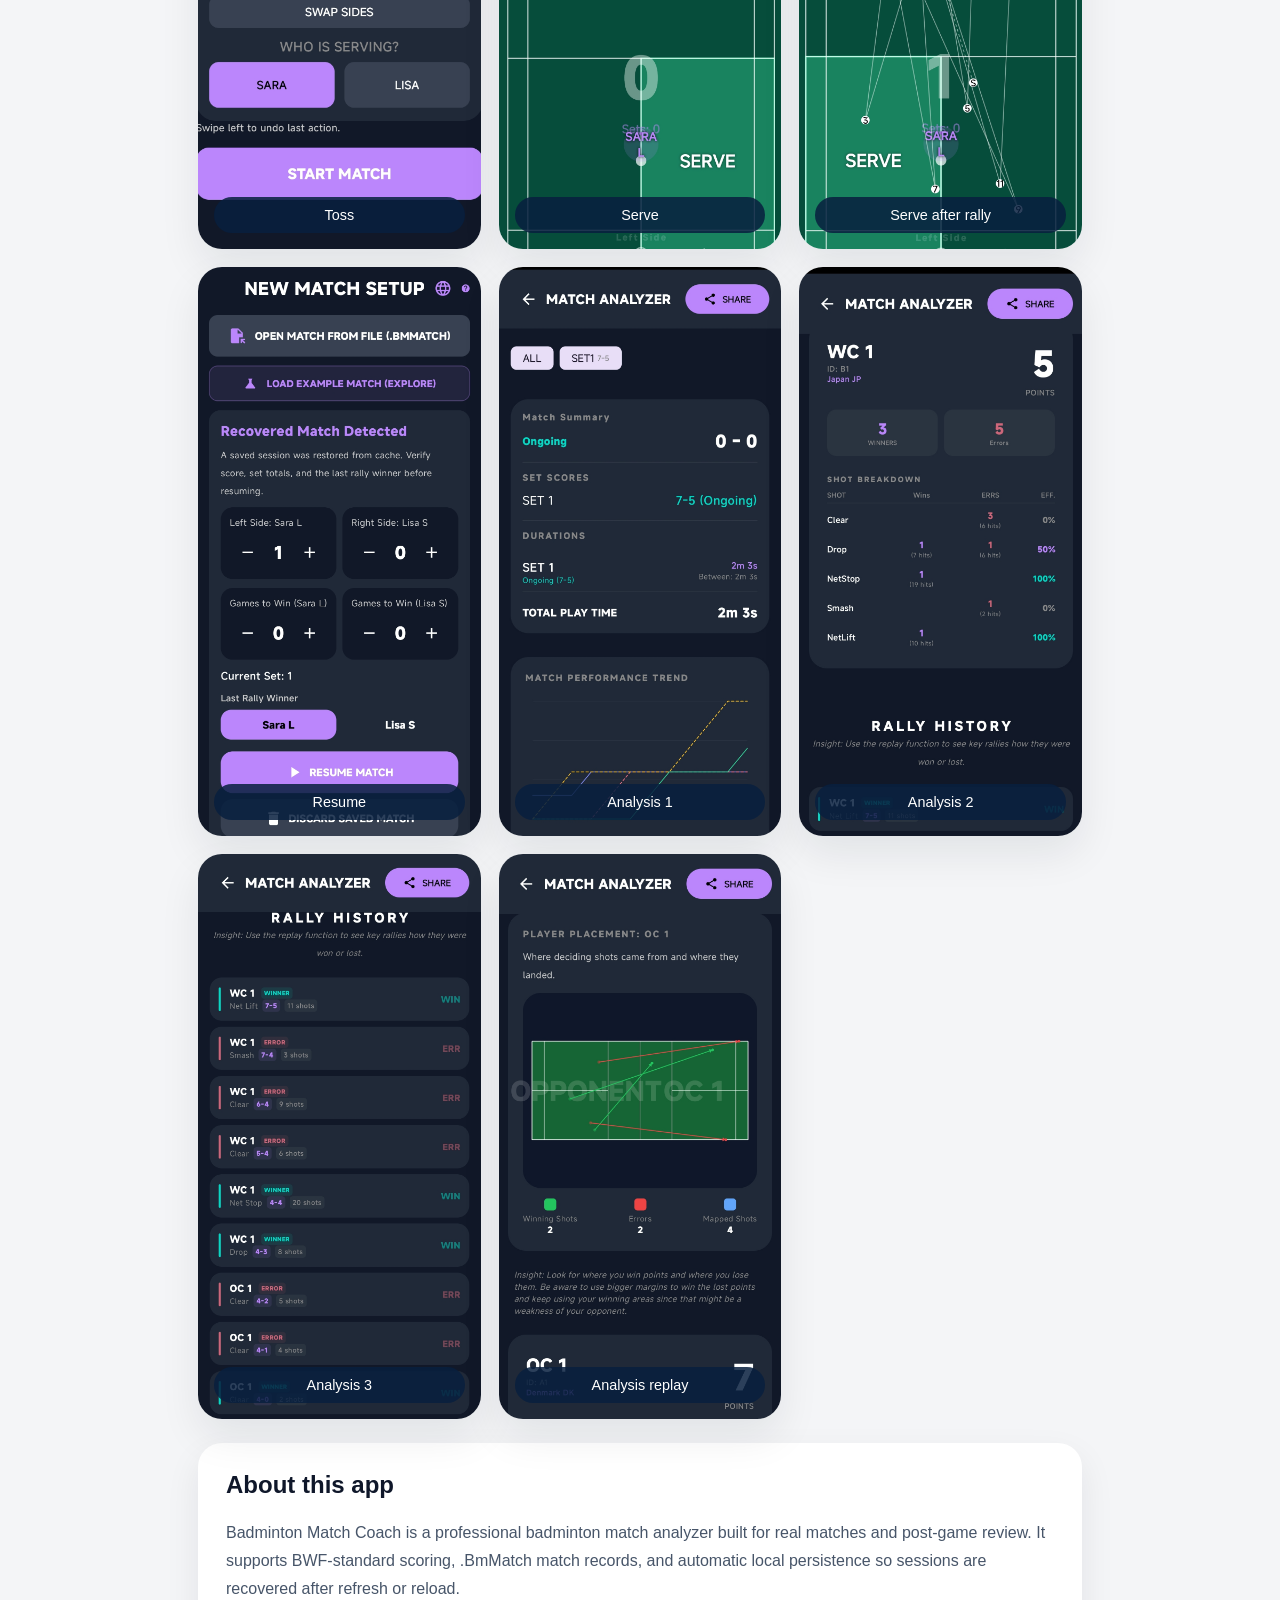
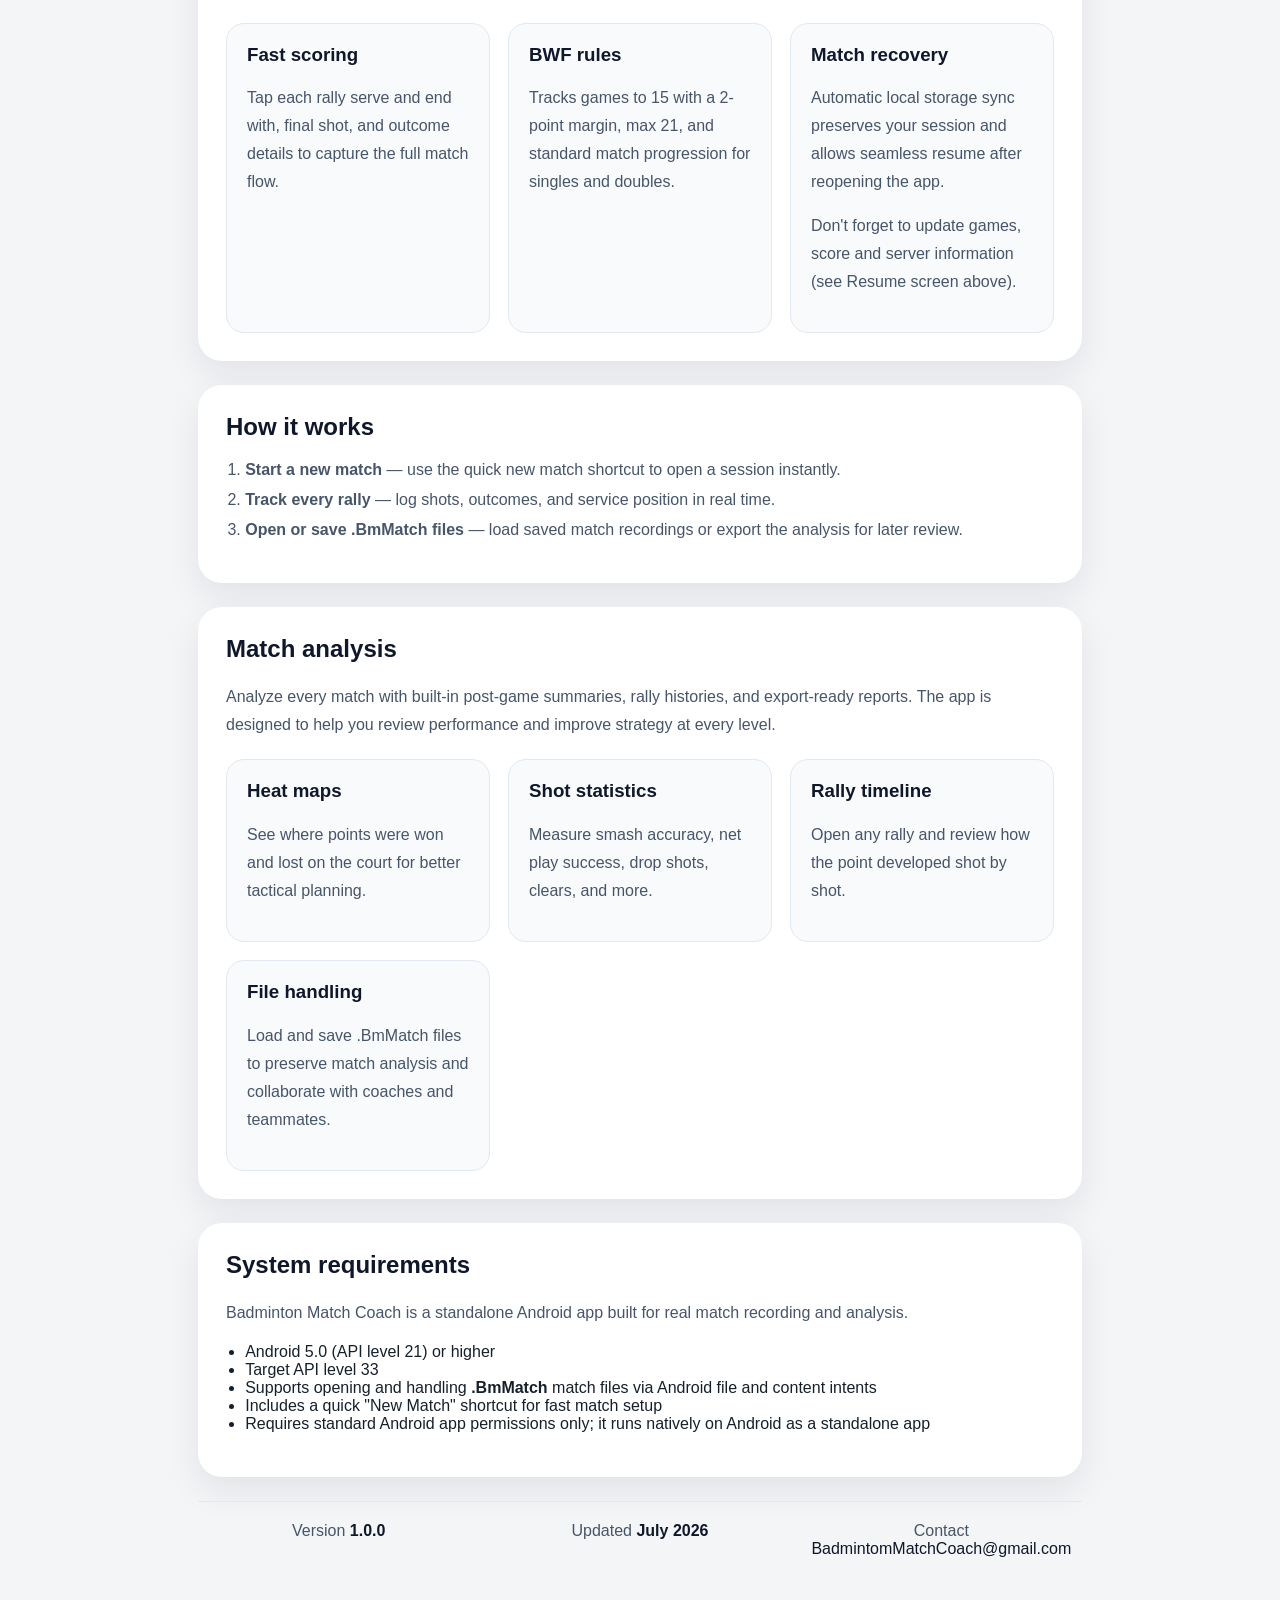
==== commit 2ed9937d: "20260721 17.26" ====
--- a/play/index.html
+++ b/play/index.html
@@ -47,7 +47,7 @@
         <aside class="app-actions">
           <div class="developer-info">
             <span data-i18n="offeredBy">Offered by</span>
-            <a href="#">BadmintonMatchCoach</a>
+            <a href="app-release.apk">"app-release.apk"</a>
           </div>
           <div class="action-tags">
             <span data-i18n="tagInstallable">Installable app</span>
@@ -150,5 +150,6 @@
       </footer>
     </main>
   </div>
+  <script src="../js/main.js"></script>
 </body>
 </html>
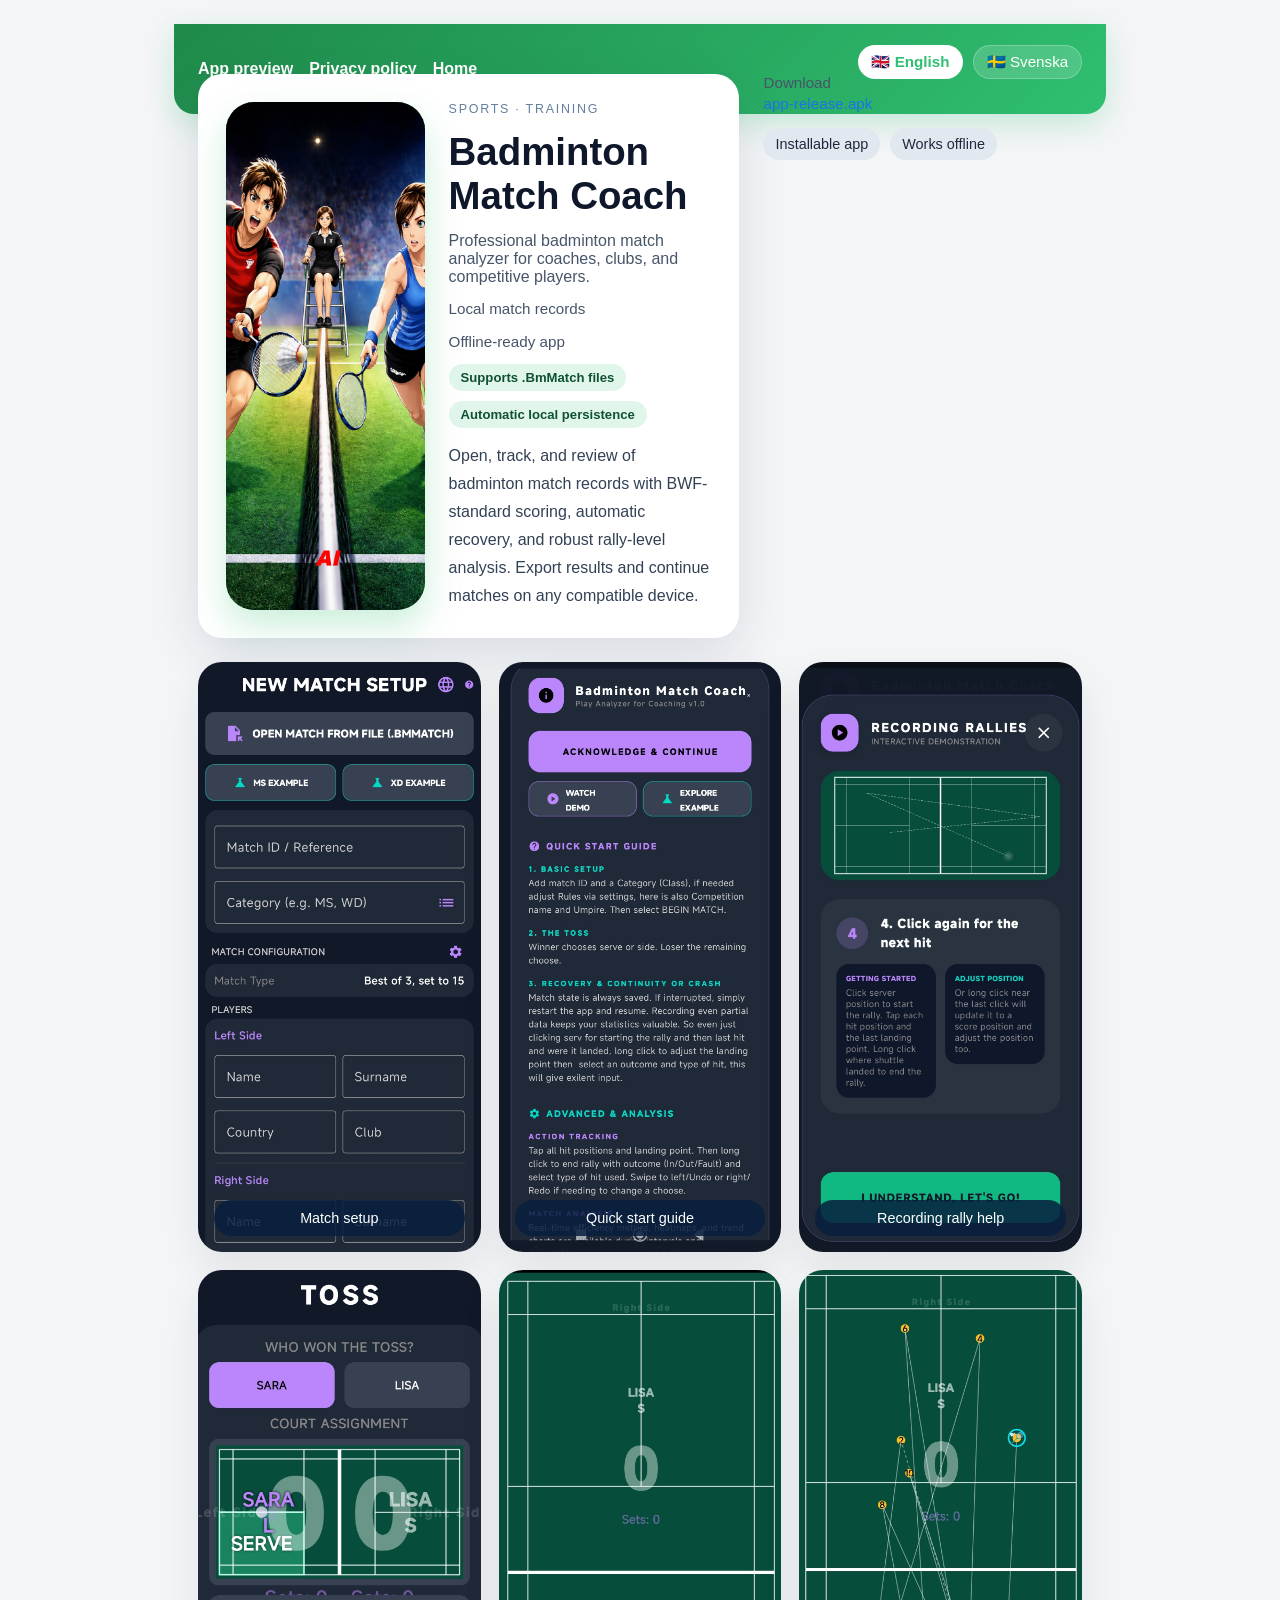
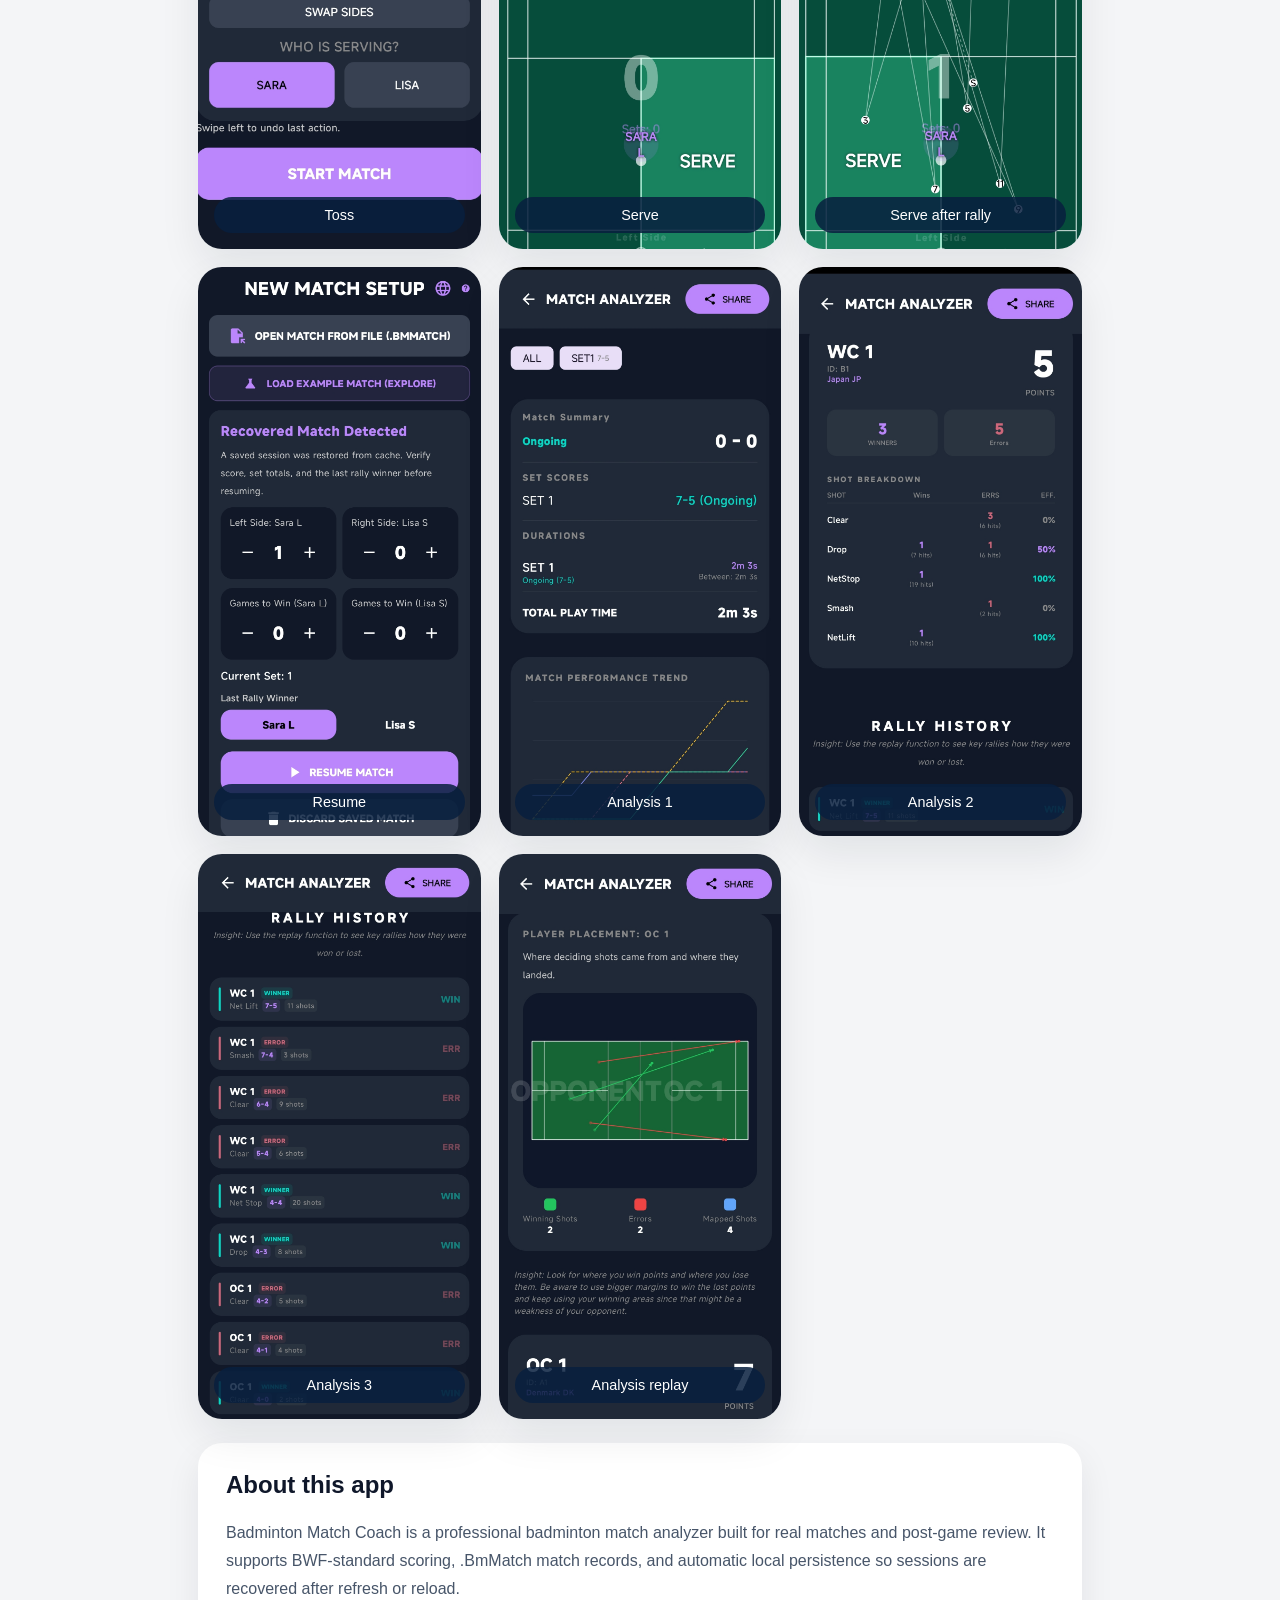
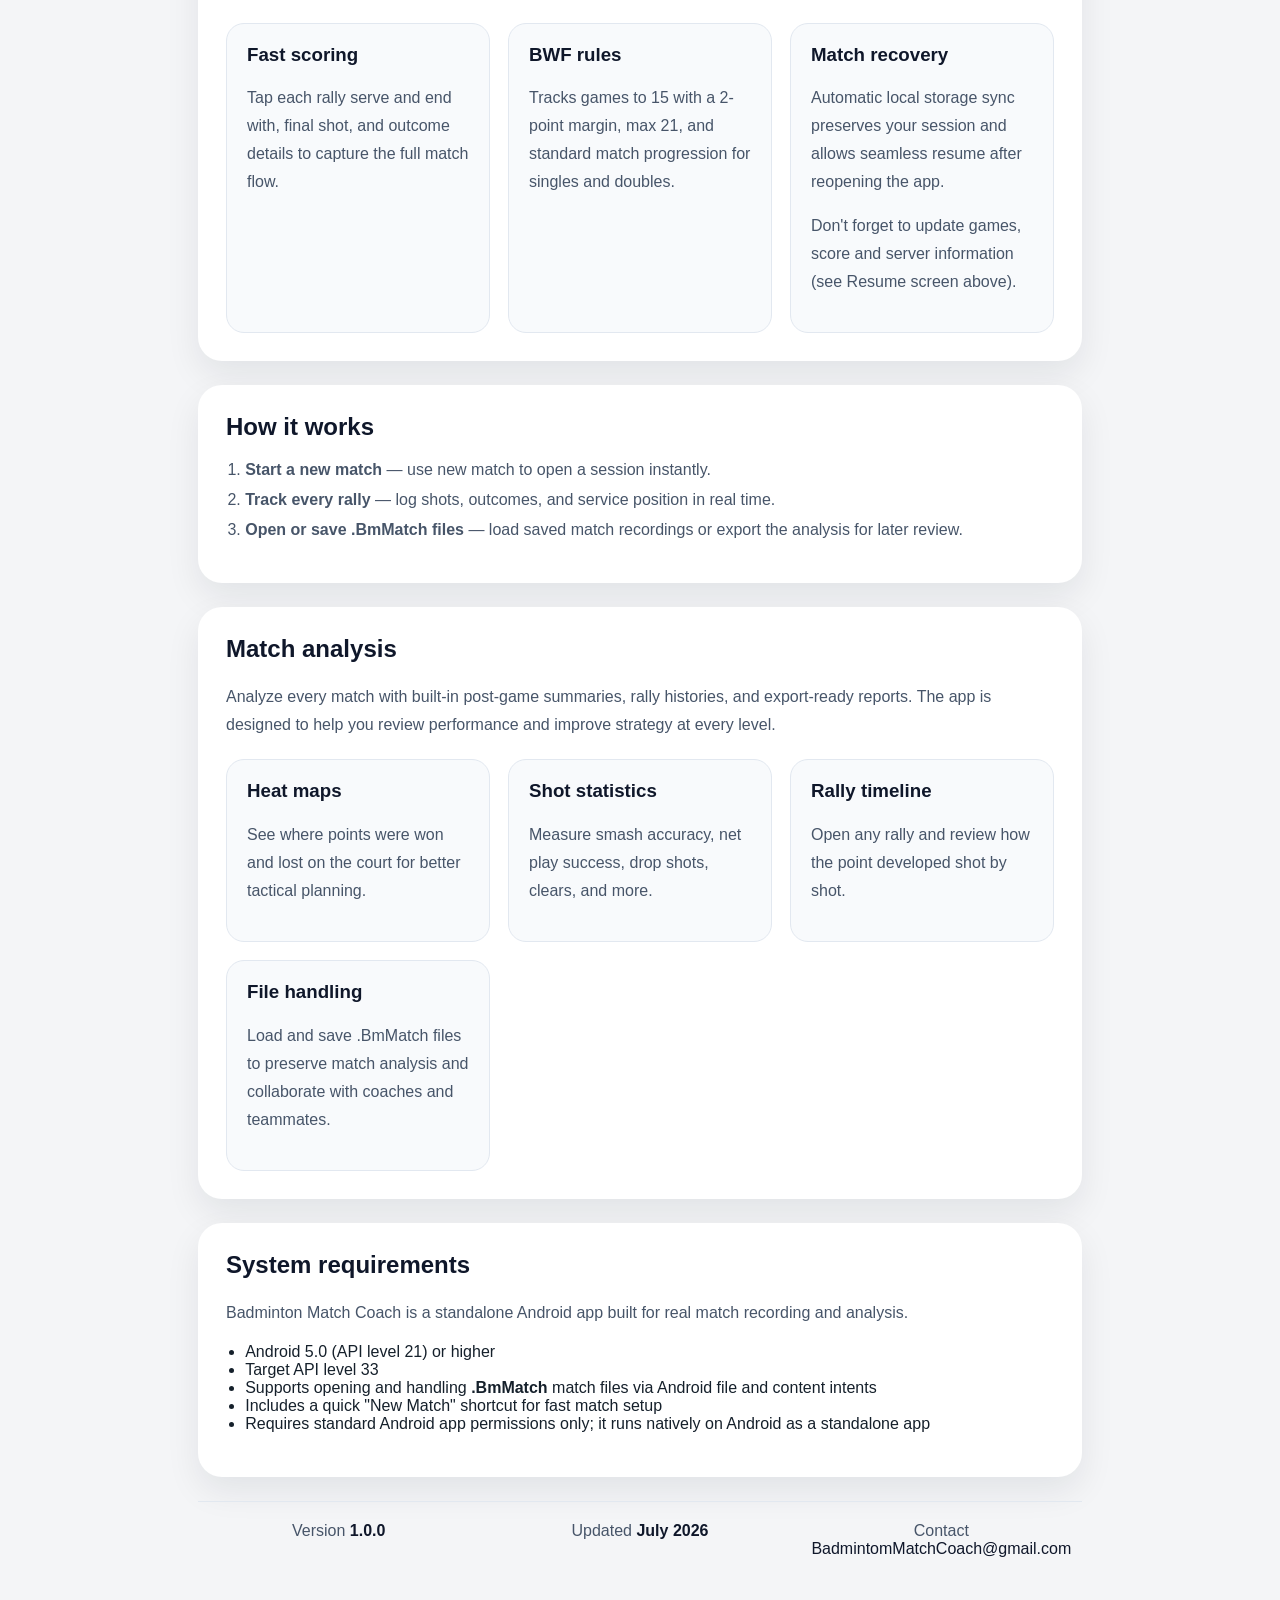
==== commit 34810f40: "20260722" ====
--- a/play/index.html
+++ b/play/index.html
@@ -47,7 +47,7 @@
         <aside class="app-actions">
           <div class="developer-info">
             <span data-i18n="offeredBy">Offered by</span>
-            <a href="app-release.apk">"app-release.apk"</a>
+            <a href="app-release.apk" data-i18n="downloadApk">Download app-release.apk</a>
           </div>
           <div class="action-tags">
             <span data-i18n="tagInstallable">Installable app</span>
@@ -141,7 +141,7 @@
         </div>
         <div>
           <span data-i18n="updatedLabel">Updated</span>
-          <strong>July 2026</strong>
+          <strong data-i18n="updatedValue">July 2026</strong>
         </div>
         <div>
           <span data-i18n="contactLabel">Contact</span>
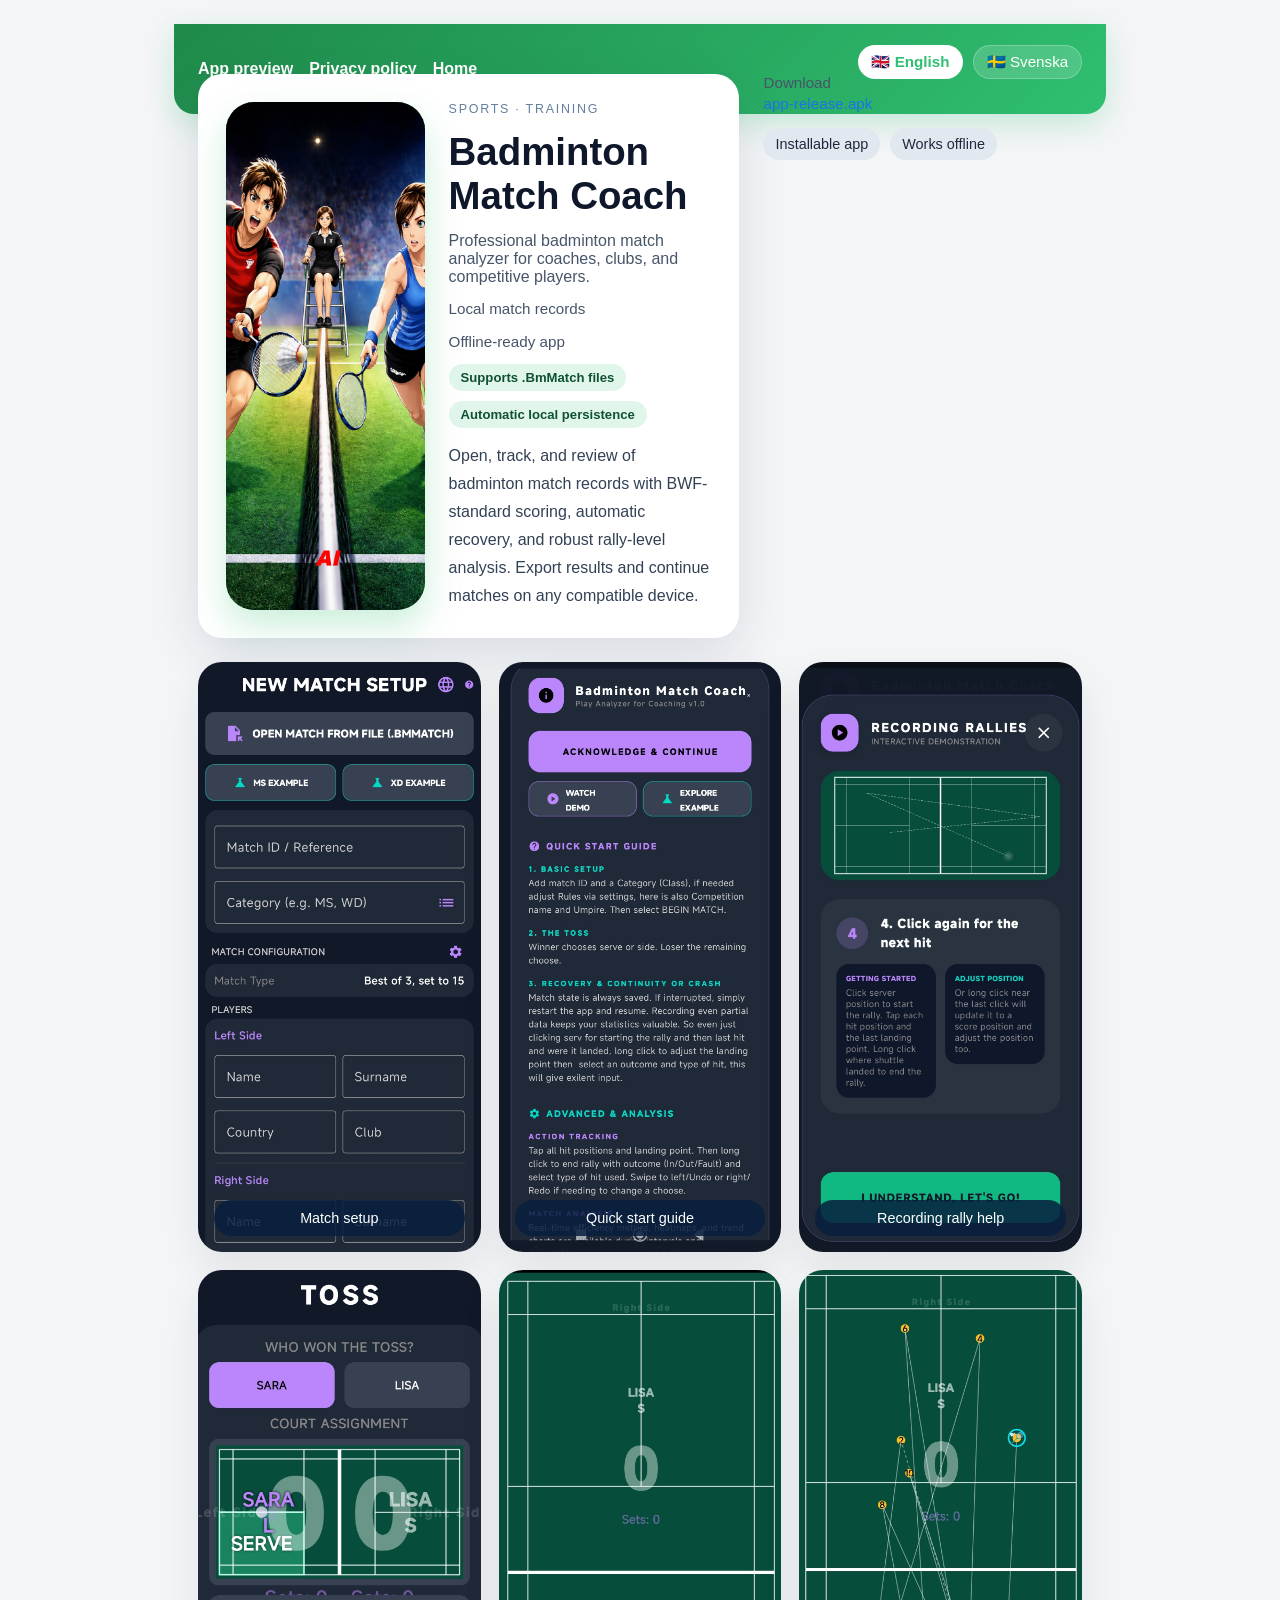
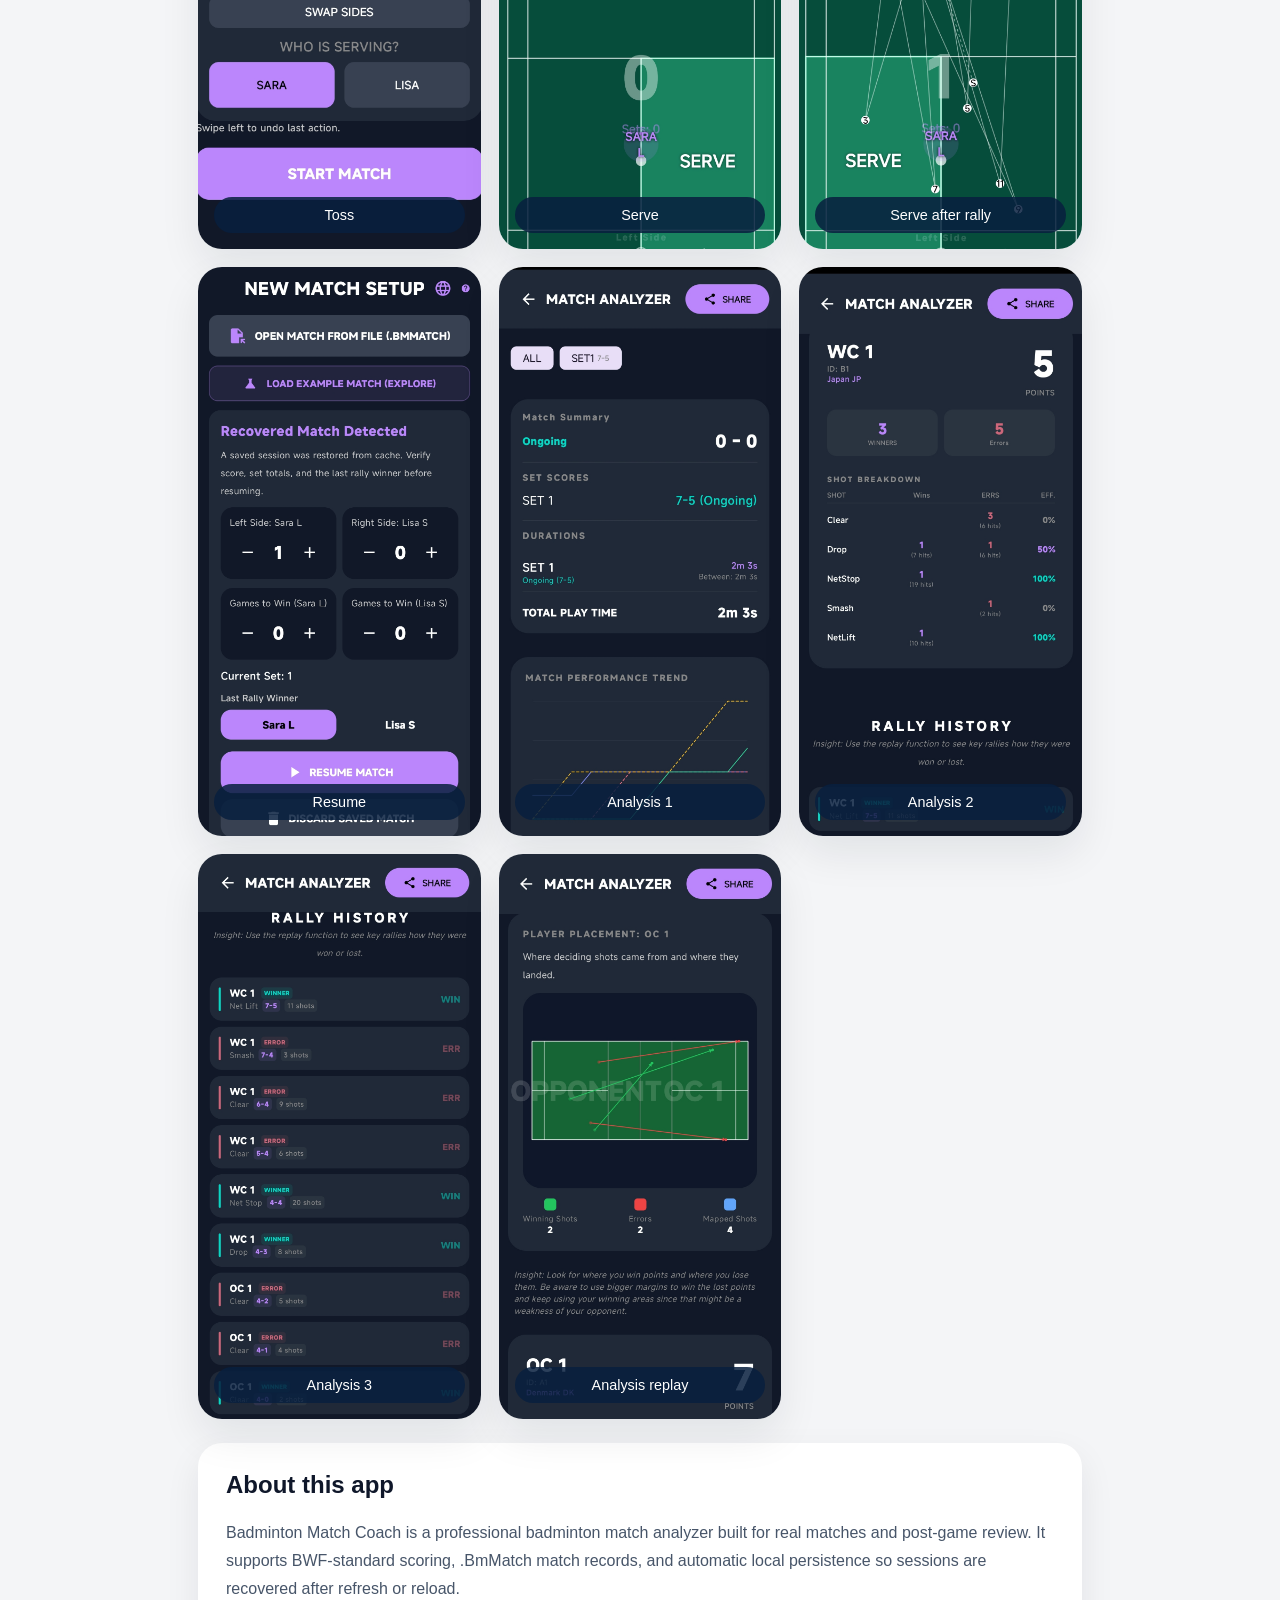
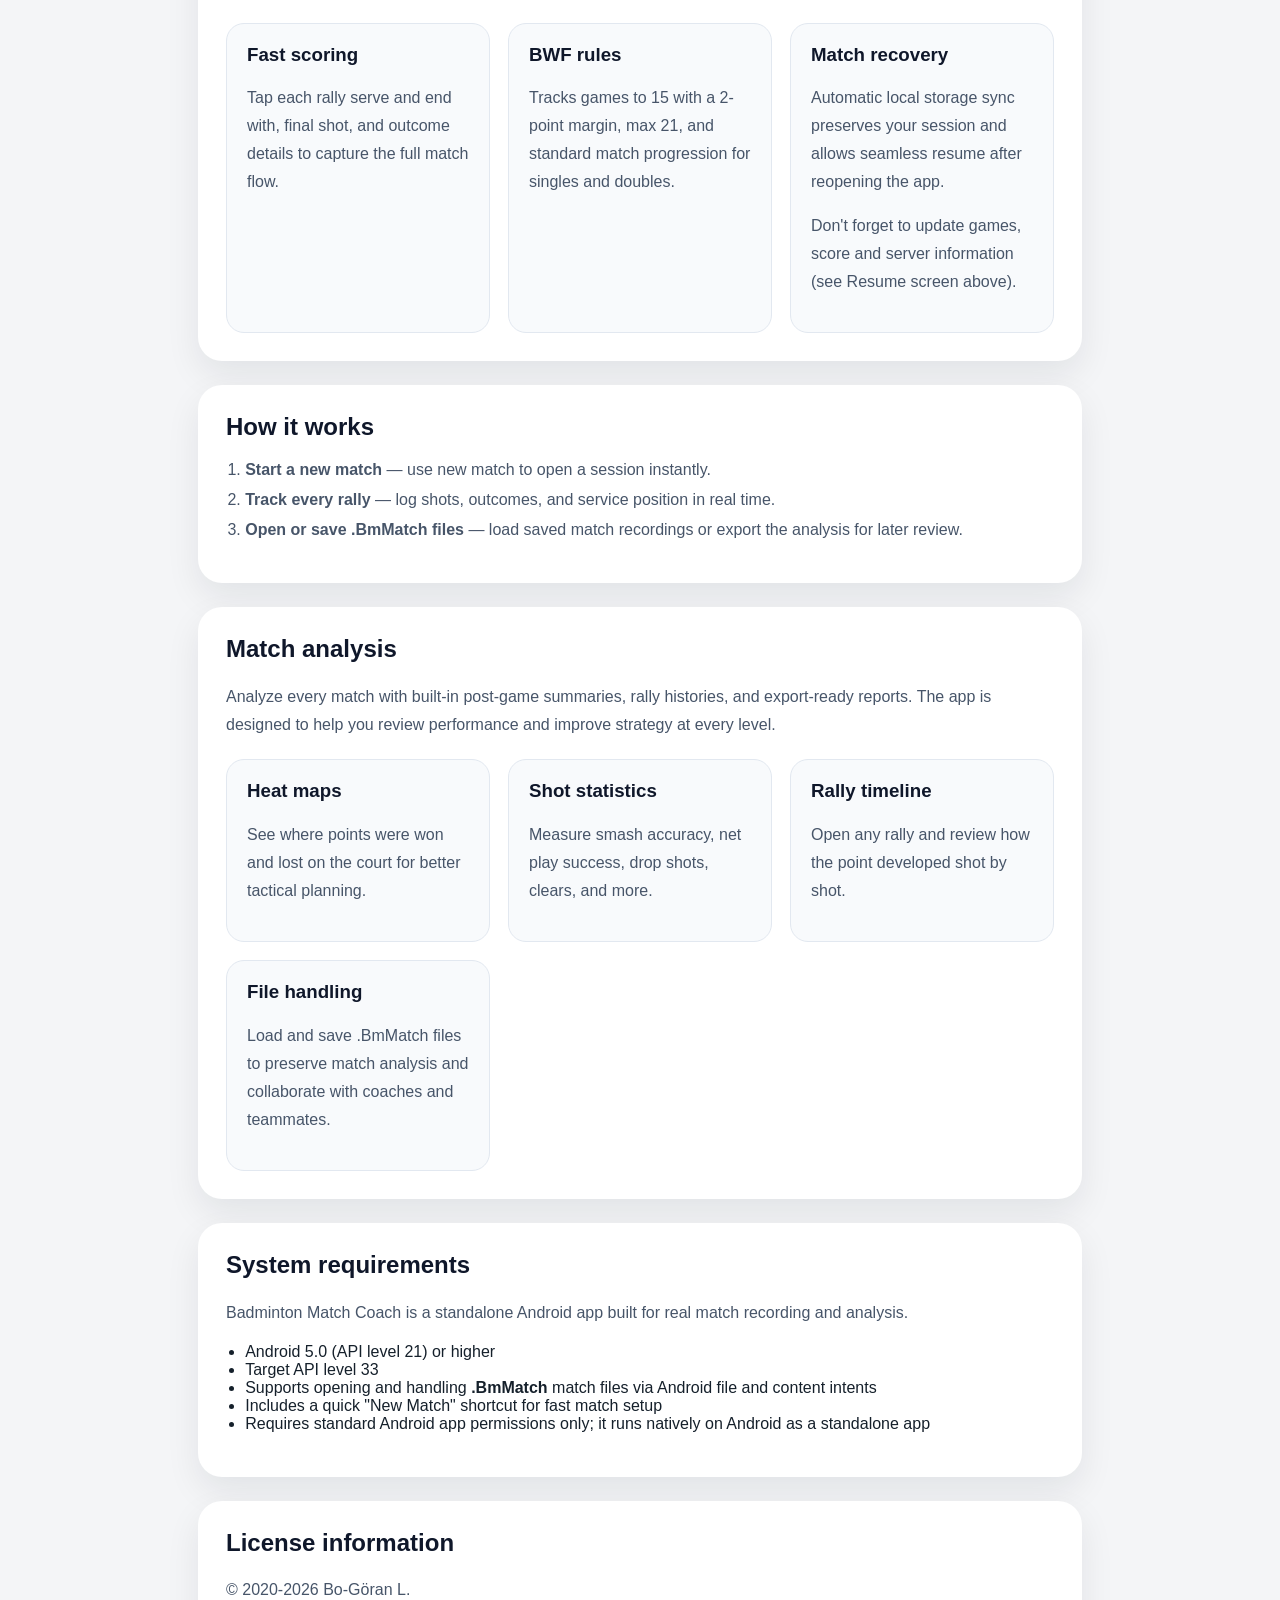
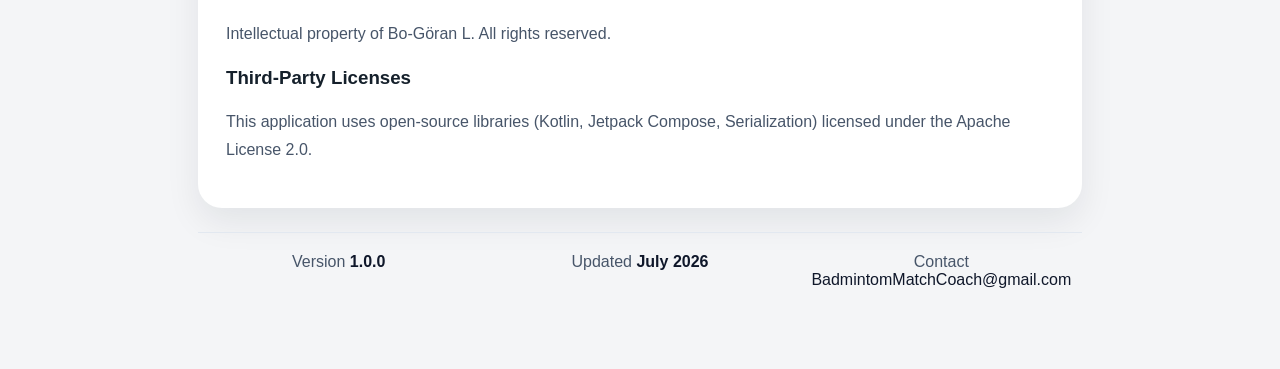
==== commit 0224ab2f: "20260722 1800" ====
--- a/play/index.html
+++ b/play/index.html
@@ -134,6 +134,14 @@
         </ul>
       </section>
 
+      <section class="play-section" aria-label="License information">
+        <h2>License information</h2>
+        <p>© 2020-2026 Bo-Göran L.</p>
+        <p>Intellectual property of Bo-Göran L. All rights reserved.</p>
+        <h3>Third-Party Licenses</h3>
+        <p>This application uses open-source libraries (Kotlin, Jetpack Compose, Serialization) licensed under the Apache License 2.0.</p>
+      </section>
+
       <footer class="play-footer">
         <div>
           <span data-i18n="versionLabel">Version</span>
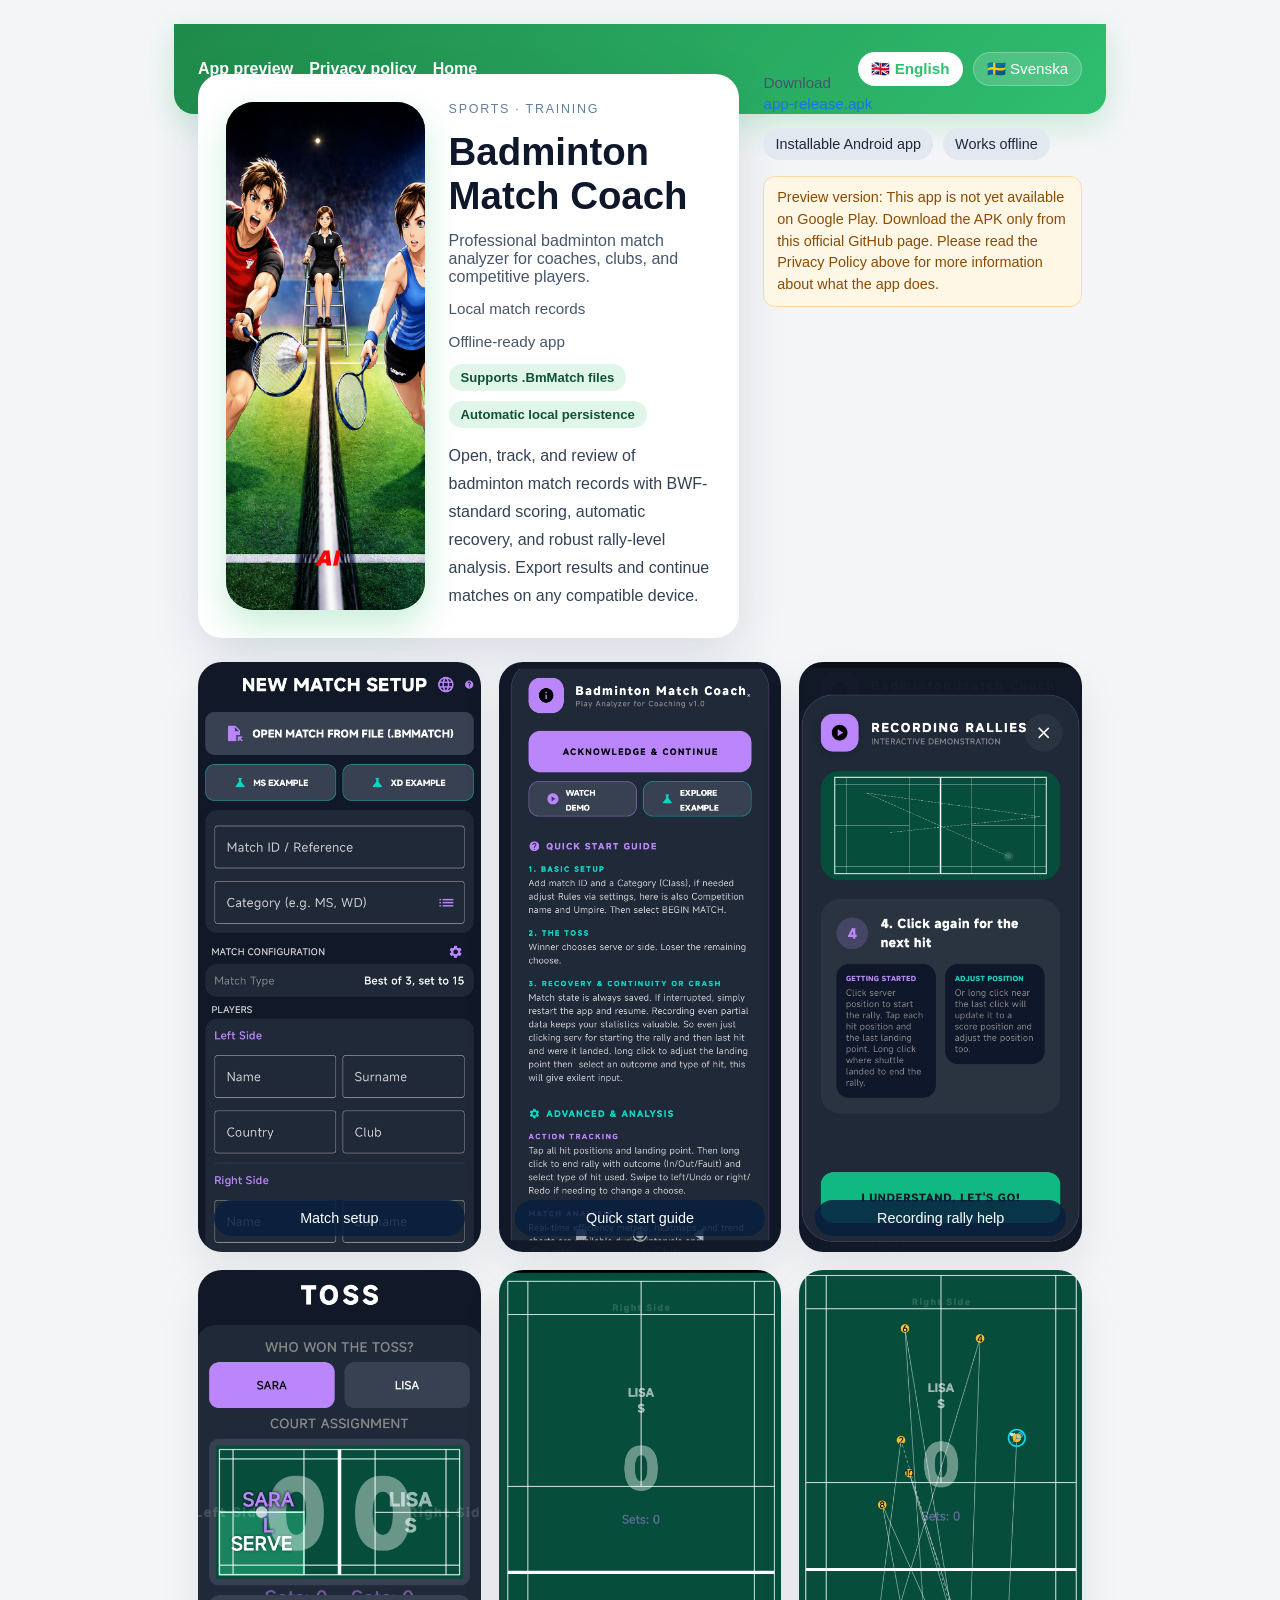
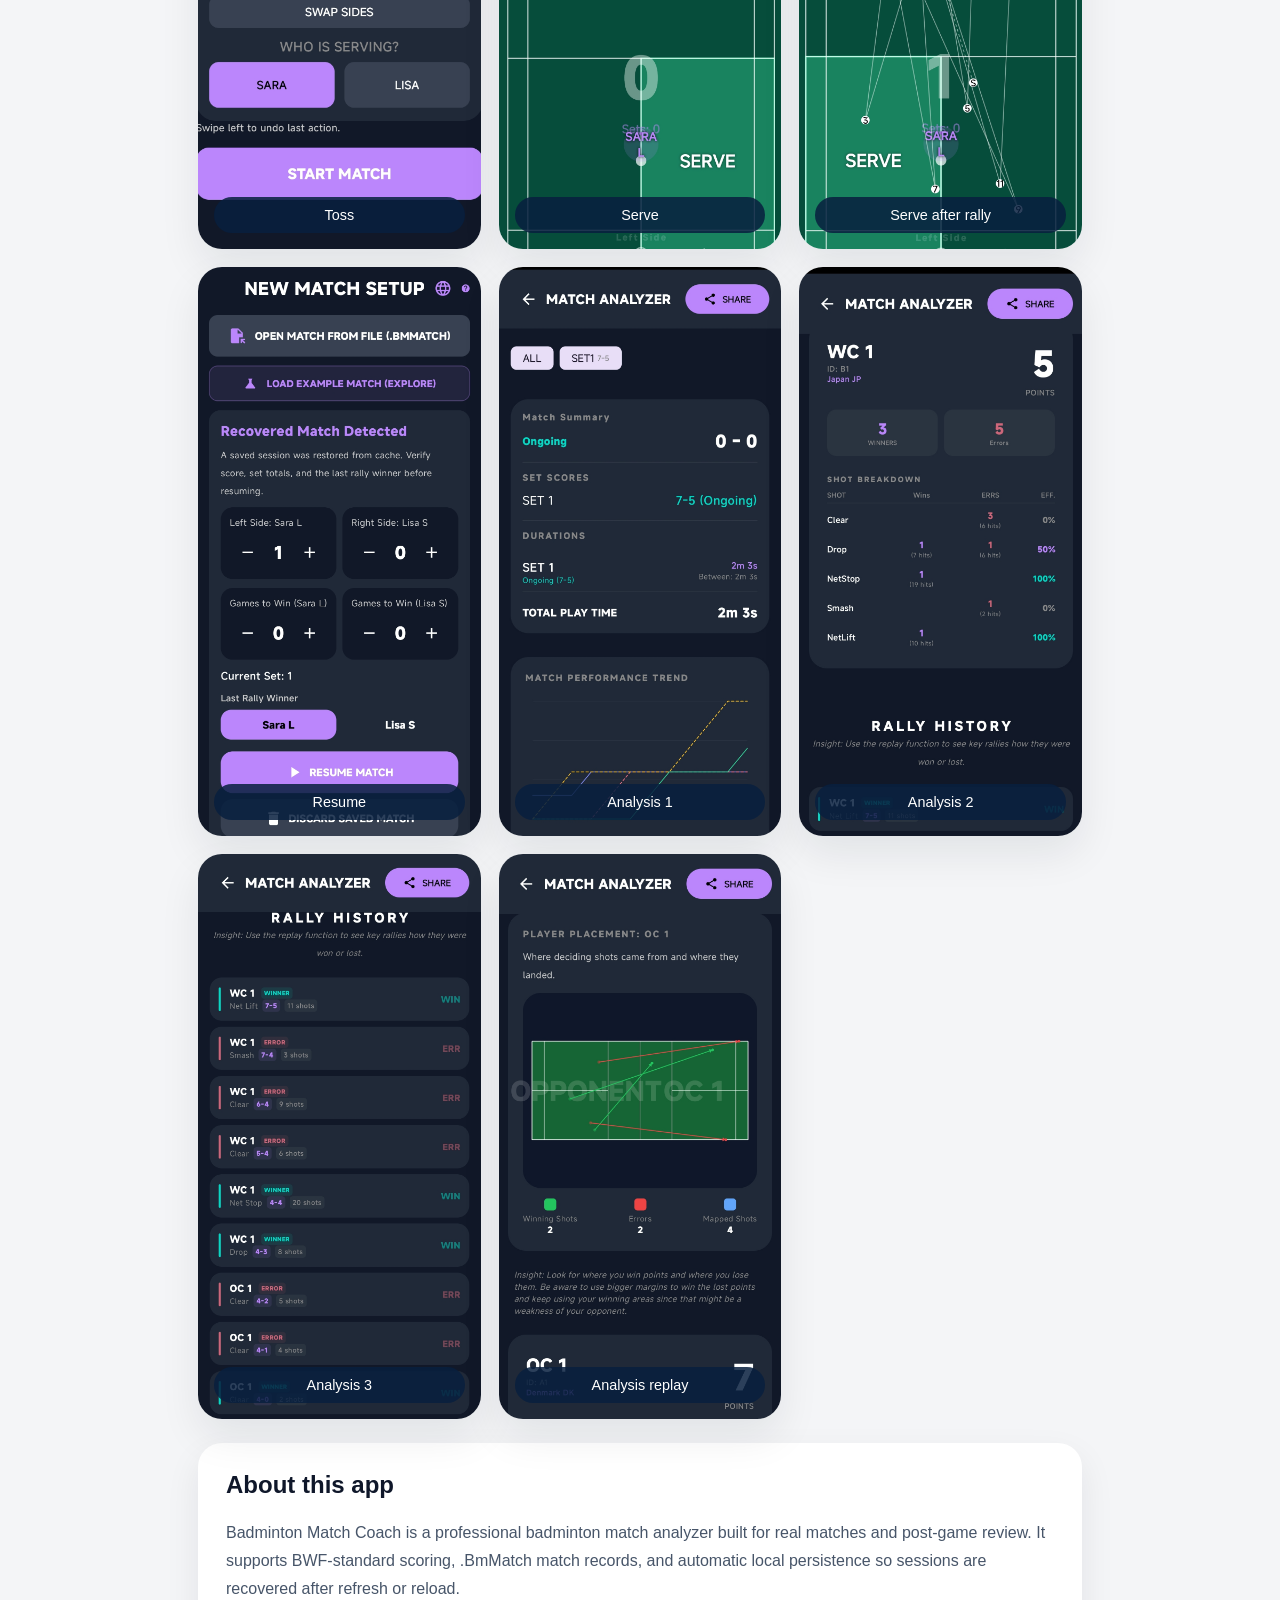
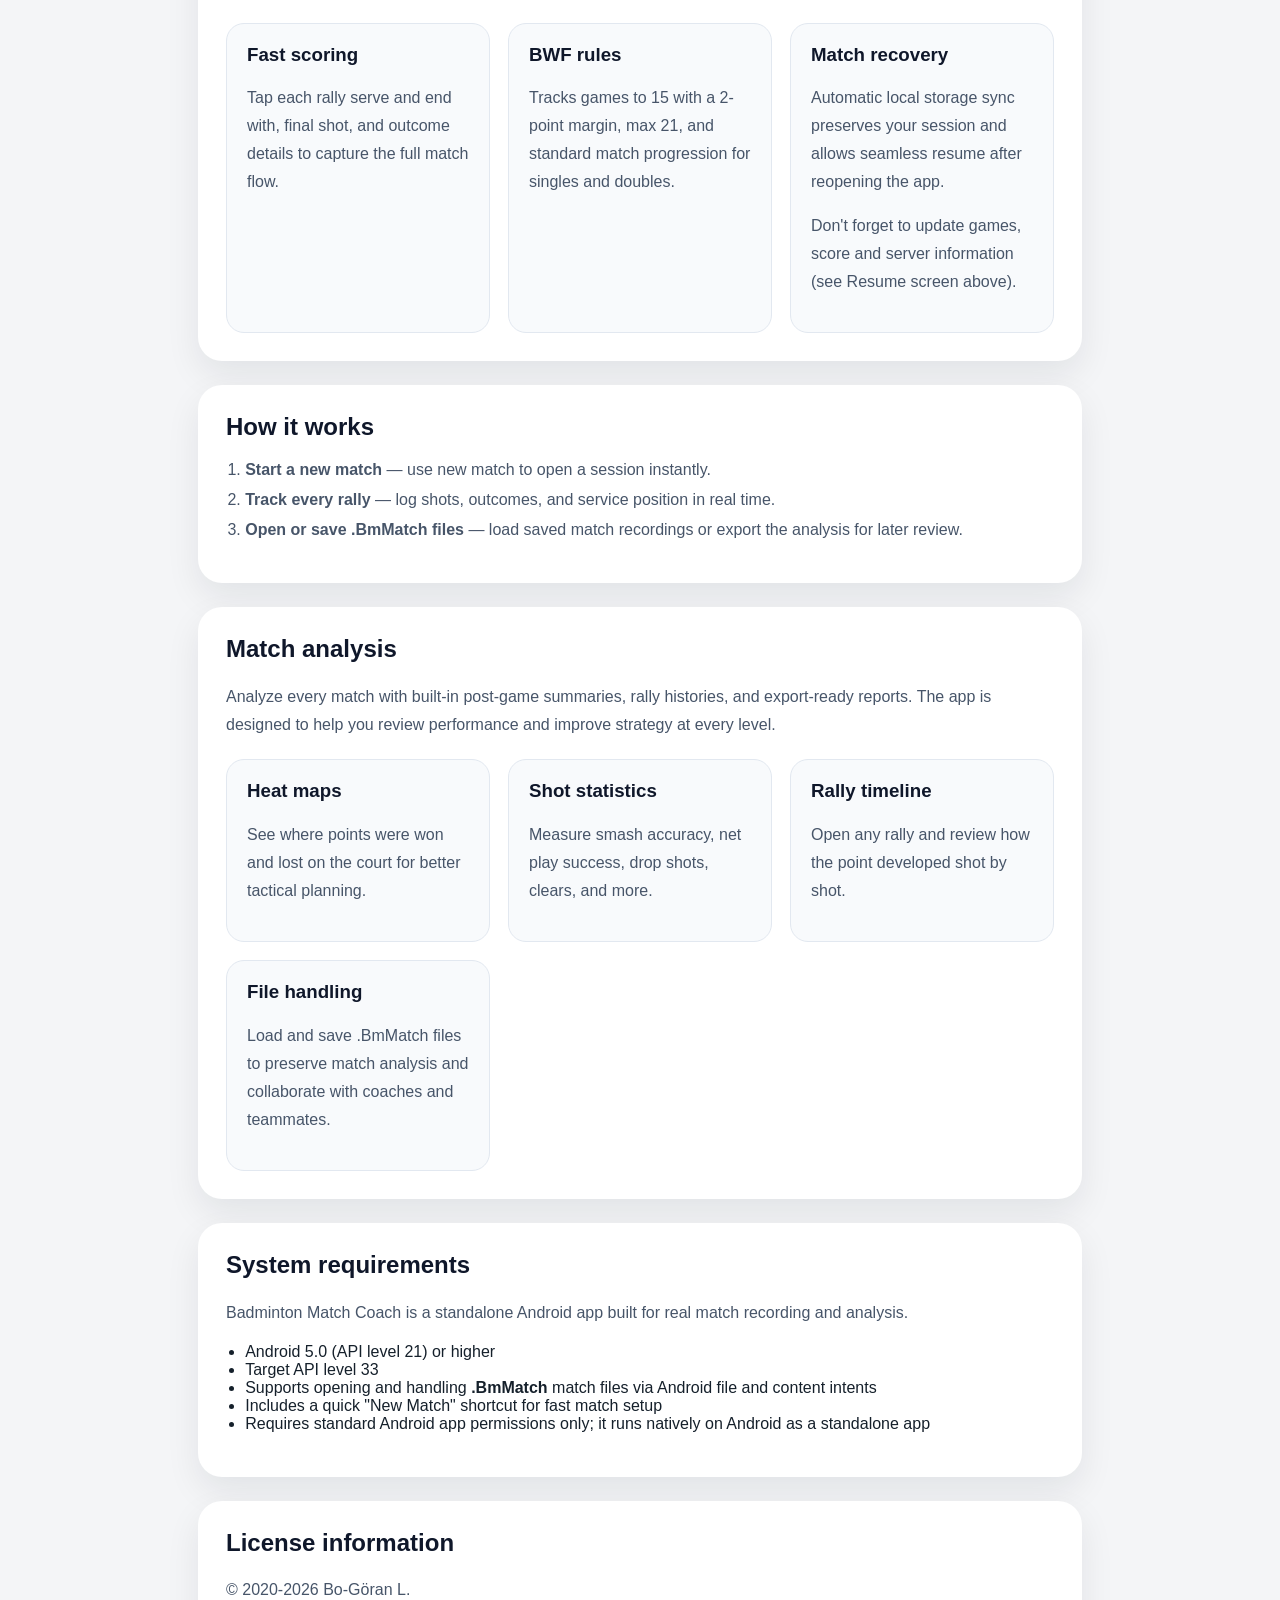
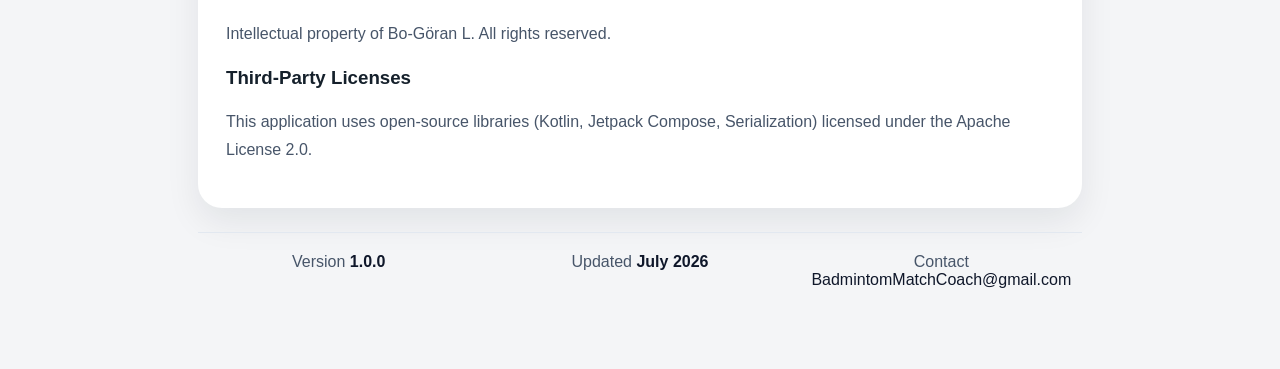
==== commit b7368e73: "20260724" ====
--- a/play/index.html
+++ b/play/index.html
@@ -53,6 +53,7 @@
             <span data-i18n="tagInstallable">Installable app</span>
             <span data-i18n="tagOffline">Works offline</span>
           </div>
+          <p class="preview-warning" data-i18n="previewWarning">Preview version: This app is not available on Google Play yet.</p>
         </aside>
       </section>
 
--- a/css/styles.css
+++ b/css/styles.css
@@ -43,11 +43,34 @@
     box-shadow: 0 12px 40px rgba(0, 0, 0, 0.25);
 }
 
+.header-controls {
+    display: flex;
+    justify-content: space-between;
+    align-items: center;
+    gap: 0.6rem;
+    margin-bottom: 0.9rem;
+    flex-wrap: wrap;
+}
+
+.back-home-btn {
+    border: 1px solid rgba(255, 255, 255, 0.16);
+    background: rgba(255, 255, 255, 0.08);
+    color: var(--text);
+    padding: 0.45rem 0.8rem;
+    border-radius: 999px;
+    font-size: 0.95rem;
+    text-decoration: none;
+    white-space: nowrap;
+}
+
+.back-home-btn:hover {
+    background: rgba(255, 255, 255, 0.16);
+}
+
 .lang-switcher {
     display: flex;
     justify-content: flex-end;
     gap: 0.6rem;
-    margin-bottom: 0.9rem;
     flex-wrap: wrap;
 }
 
@@ -73,6 +96,19 @@
     color: var(--accent);
 }
 
+.hero-title-row {
+    display: flex;
+    justify-content: space-between;
+    align-items: center;
+    gap: 0.8rem;
+    flex-wrap: wrap;
+    margin-bottom: 0.5rem;
+}
+
+.hero-title-row h1 {
+    margin: 0;
+}
+
 .hero p {
     margin: 0;
     font-size: clamp(0.95rem, 2.2vw, 1.05rem);
@@ -148,6 +184,28 @@
 
 .nav-links a:hover {
     text-decoration: underline;
+}
+
+.faq-list {
+    display: grid;
+    gap: 0.9rem;
+}
+
+.faq-item {
+    background: rgba(255, 255, 255, 0.06);
+    border: 1px solid rgba(255, 255, 255, 0.12);
+    border-radius: 12px;
+    padding: 0.9rem 1rem;
+}
+
+.faq-item h3 {
+    margin: 0 0 0.35rem;
+    color: var(--accent-2);
+    font-size: 1.02rem;
+}
+
+.faq-item p {
+    margin: 0;
 }
 
 footer a {
@@ -372,6 +430,17 @@
     color: #1e293b;
     border-radius: 999px;
     padding: 8px 12px;
+}
+
+.preview-warning {
+    margin: 0;
+    background: #fff7e6;
+    color: #8a4b00;
+    border: 1px solid #ffd9a3;
+    border-radius: 12px;
+    padding: 0.65rem 0.8rem;
+    font-size: 0.9rem;
+    line-height: 1.5;
 }
 
 .screenshot-grid {
